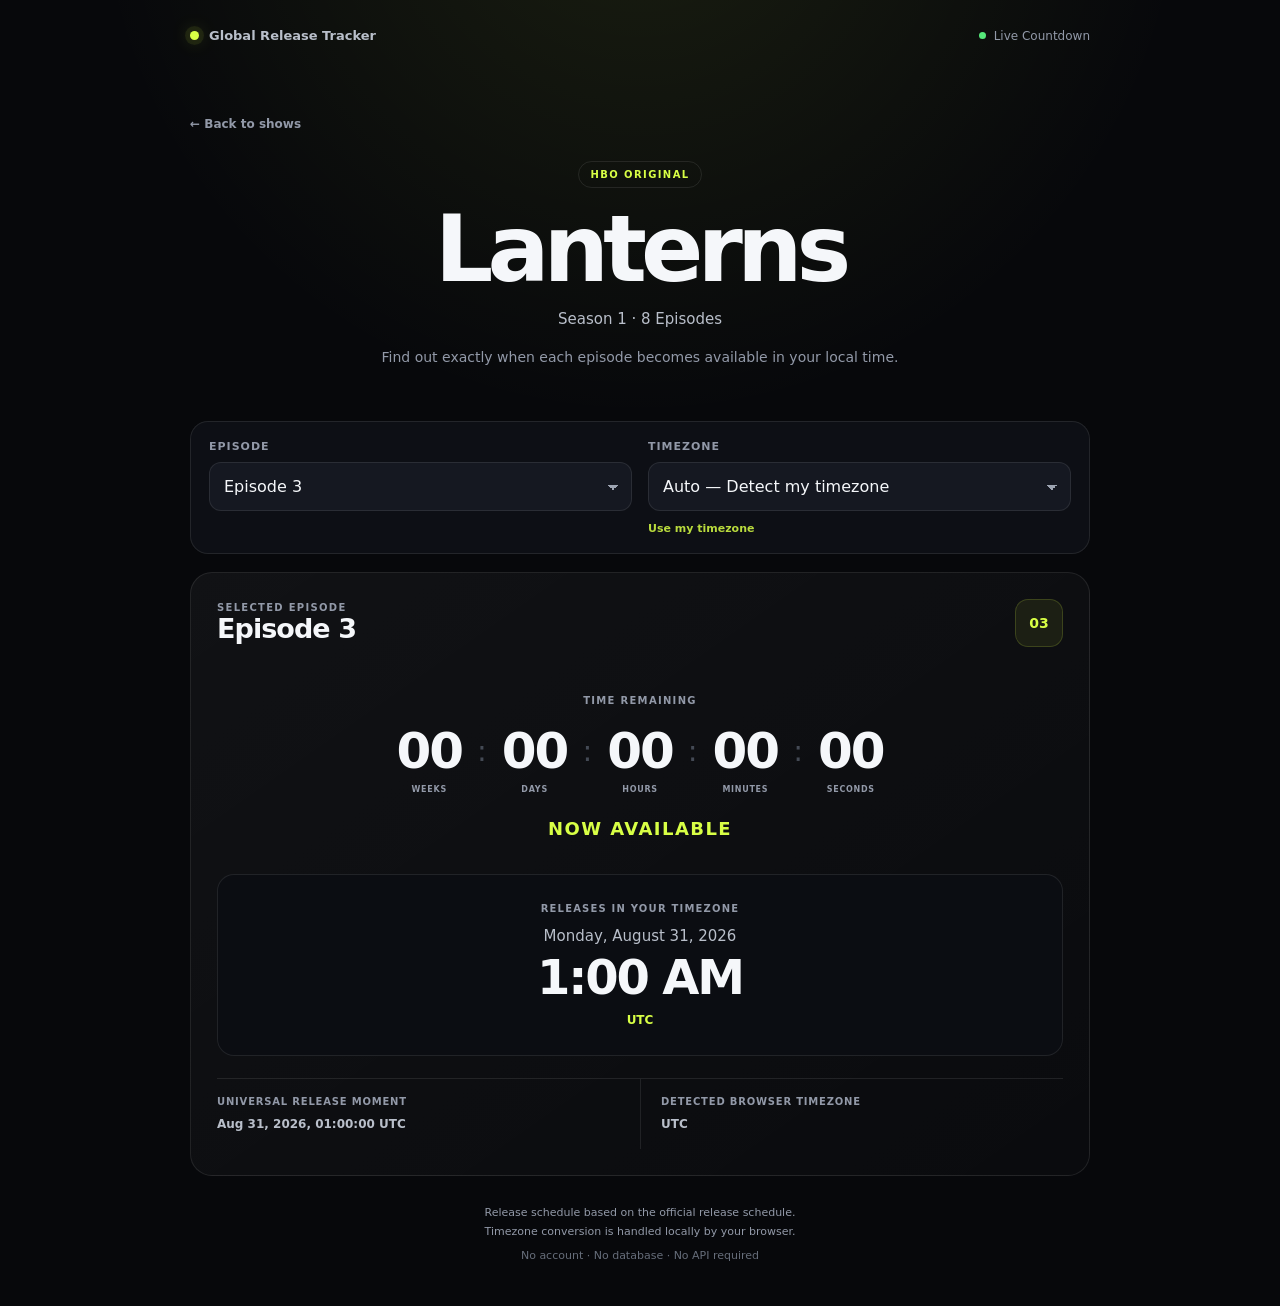
==== lanterns.html @ 6d4e7a6c "Initial release tracker" ====
<!DOCTYPE html>
<html lang="en">
<head>

    <meta charset="UTF-8">

    <meta
        name="viewport"
        content="width=device-width, initial-scale=1.0"
    >

    <meta
        name="description"
        content="Lanterns Season 1 global episode release countdown."
    >

    <title>Lanterns — Global Release Countdown</title>

    <link rel="stylesheet" href="style.css">

</head>

<body>

    <main class="page">

        <!-- ================= HEADER ================= -->

        <header class="header">

            <a
                href="index.html"
                class="brand"
            >

                <span class="brand-dot"></span>

                <span>
                    Global Release Tracker
                </span>

            </a>


            <div class="status">

                <span class="status-dot"></span>

                Live Countdown

            </div>

        </header>


        <!-- ================= BACK ================= -->

        <a
            href="index.html"
            class="back-button"
        >
            ← Back to shows
        </a>


        <!-- ================= HERO ================= -->

        <section class="hero">

            <div class="show-badge">
                HBO ORIGINAL
            </div>

            <h1>
                Lanterns
            </h1>

            <p class="subtitle">
                Season 1 · 8 Episodes
            </p>

            <p class="description">
                Find out exactly when each episode becomes available
                in your local time.
            </p>

        </section>


        <!-- ================= CONTROLS ================= -->

        <section class="controls-card">

            <!-- Episode -->

            <div class="control-group">

                <label for="episodeSelect">
                    Episode
                </label>

                <select id="episodeSelect"></select>

            </div>


            <!-- Timezone -->

            <div class="control-group">

                <label for="timezoneSelect">
                    Timezone
                </label>

                <select id="timezoneSelect">

                    <option value="auto">
                        Auto — Detect my timezone
                    </option>

                    <optgroup label="Popular Timezones">

                        <option value="Asia/Karachi">
                            Pakistan — Karachi
                        </option>

                        <option value="Asia/Dubai">
                            UAE — Dubai
                        </option>

                        <option value="America/New_York">
                            US — New York
                        </option>

                        <option value="America/Los_Angeles">
                            US — Los Angeles
                        </option>

                        <option value="Europe/London">
                            UK — London
                        </option>

                        <option value="Asia/Kolkata">
                            India — Kolkata
                        </option>

                        <option value="America/Sao_Paulo">
                            Brazil — São Paulo
                        </option>

                        <option value="Asia/Tokyo">
                            Japan — Tokyo
                        </option>

                        <option value="Australia/Sydney">
                            Australia — Sydney
                        </option>

                        <option value="Asia/Singapore">
                            Singapore
                        </option>

                    </optgroup>

                </select>

                <button
                    id="resetTimezone"
                    class="reset-timezone"
                    type="button"
                >
                    Use my timezone
                </button>

            </div>

        </section>


        <!-- ================= EPISODE ================= -->

        <section class="episode-section">

            <div class="episode-heading">

                <div>

                    <p class="eyebrow">
                        SELECTED EPISODE
                    </p>

                    <h2 id="episodeTitle">
                        Episode 3
                    </h2>

                    <p
                        id="officialEpisodeTitle"
                        class="official-episode-title"
                    ></p>

                </div>


                <div
                    id="episodeNumber"
                    class="episode-number"
                >
                    03
                </div>

            </div>


            <!-- ================= COUNTDOWN ================= -->

            <div class="countdown-section">

                <p class="countdown-label">
                    TIME REMAINING
                </p>


                <div class="countdown">

                    <div class="countdown-unit">

                        <span id="weeks">
                            00
                        </span>

                        <small>
                            WEEKS
                        </small>

                    </div>


                    <div class="separator">
                        :
                    </div>


                    <div class="countdown-unit">

                        <span id="days">
                            00
                        </span>

                        <small>
                            DAYS
                        </small>

                    </div>


                    <div class="separator">
                        :
                    </div>


                    <div class="countdown-unit">

                        <span id="hours">
                            00
                        </span>

                        <small>
                            HOURS
                        </small>

                    </div>


                    <div class="separator">
                        :
                    </div>


                    <div class="countdown-unit">

                        <span id="minutes">
                            00
                        </span>

                        <small>
                            MINUTES
                        </small>

                    </div>


                    <div class="separator">
                        :
                    </div>


                    <div class="countdown-unit seconds-unit">

                        <span id="seconds">
                            00
                        </span>

                        <small>
                            SECONDS
                        </small>

                    </div>

                </div>


                <div
                    id="availableMessage"
                    class="available-message"
                >
                    NOW AVAILABLE
                </div>

            </div>


            <!-- ================= RELEASE TIME ================= -->

            <div class="release-card">

                <div class="release-label">
                    RELEASES IN YOUR TIMEZONE
                </div>

                <div
                    id="releaseDate"
                    class="release-date"
                >
                    —
                </div>

                <div
                    id="releaseTime"
                    class="release-time"
                >
                    —
                </div>

                <div
                    id="timezoneLabel"
                    class="timezone-label"
                >
                    —
                </div>

            </div>


            <!-- ================= TECHNICAL INFO ================= -->

            <div class="technical-info">

                <div>

                    <span>
                        Universal release moment
                    </span>

                    <strong id="utcRelease">
                        —
                    </strong>

                </div>


                <div>

                    <span>
                        Detected browser timezone
                    </span>

                    <strong id="detectedTimezone">
                        —
                    </strong>

                </div>

            </div>

        </section>


        <!-- ================= FOOTER ================= -->

        <footer>

            <p>
                Release schedule based on the official release schedule.
            </p>

            <p>
                Timezone conversion is handled locally by your browser.
            </p>

            <span>
                No account · No database · No API required
            </span>

        </footer>

    </main>


    <script src="script.js"></script>

</body>
</html>
---- style.css ----
/* =========================================================
   GLOBAL RELEASE TRACKER
   HOME + SHOW PAGE
   ========================================================= */


* {
    margin: 0;
    padding: 0;
    box-sizing: border-box;
}


:root {

    --background: #07080b;

    --surface: #101218;

    --surface-light: #151821;

    --border: rgba(255, 255, 255, 0.09);

    --text: #f5f7fa;

    --muted: #9299a8;

    --muted-light: #b9bfca;

    --accent: #d8ff45;

    --accent-dark: #a9cc27;

}


body {

    min-height: 100vh;

    background:
        radial-gradient(
            circle at 50% -10%,
            rgba(216, 255, 69, 0.09),
            transparent 35%
        ),
        var(--background);

    color: var(--text);

    font-family:
        Inter,
        ui-sans-serif,
        system-ui,
        -apple-system,
        BlinkMacSystemFont,
        "Segoe UI",
        sans-serif;

    -webkit-font-smoothing: antialiased;
}


button,
select {
    font: inherit;
}


a {
    color: inherit;
    text-decoration: none;
}


/* =========================================================
   PAGE
   ========================================================= */

.page {

    width: min(100% - 32px, 900px);

    margin: 0 auto;

    padding: 28px 0 40px;
}


/* =========================================================
   HEADER
   ========================================================= */

.header {

    display: flex;

    align-items: center;

    justify-content: space-between;

    margin-bottom: 70px;
}


.brand {

    display: flex;

    align-items: center;

    gap: 10px;

    color: var(--muted-light);

    font-size: 13px;

    font-weight: 600;
}


.brand-dot {

    width: 9px;

    height: 9px;

    background: var(--accent);

    border-radius: 50%;

    box-shadow:
        0 0 0 5px rgba(216, 255, 69, 0.08),
        0 0 18px rgba(216, 255, 69, 0.4);
}


.status {

    display: flex;

    align-items: center;

    gap: 8px;

    color: var(--muted);

    font-size: 12px;
}


.status-dot {

    width: 7px;

    height: 7px;

    background: #55e879;

    border-radius: 50%;
}


/* =========================================================
   HOME HERO
   ========================================================= */

.home-hero {

    margin-bottom: 70px;
}


.home-hero h1 {

    margin-top: 15px;

    font-size: clamp(48px, 8vw, 76px);

    line-height: 1.02;

    font-weight: 800;

    letter-spacing: -0.06em;
}


.home-description {

    max-width: 510px;

    margin-top: 22px;

    color: var(--muted);

    font-size: 15px;

    line-height: 1.7;
}


/* =========================================================
   EYEBROW
   ========================================================= */

.eyebrow {

    color: var(--muted);

    font-size: 10px;

    font-weight: 800;

    letter-spacing: 0.13em;
}


/* =========================================================
   SHOWS SECTION
   ========================================================= */

.shows-section {

    margin-bottom: 50px;
}


.section-heading {

    display: flex;

    align-items: flex-end;

    justify-content: space-between;

    margin-bottom: 20px;
}


.section-heading h2 {

    margin-top: 7px;

    font-size: 25px;

    font-weight: 750;

    letter-spacing: -0.035em;
}


.show-count {

    color: var(--muted);

    font-size: 10px;

    font-weight: 700;

    letter-spacing: 0.08em;
}


/* =========================================================
   SHOW CARD
   ========================================================= */

.show-card {

    display: block;

    overflow: hidden;

    background: var(--surface);

    border: 1px solid var(--border);

    border-radius: 20px;

    transition:
        transform 0.25s ease,
        border-color 0.25s ease,
        background 0.25s ease;
}


.show-card:hover {

    transform: translateY(-4px);

    border-color:
        rgba(216, 255, 69, 0.25);

    background: #12151c;
}


/* =========================================================
   SHOW CARD IMAGE AREA
   ========================================================= */

.show-card-image {

    position: relative;

    height: 300px;

    overflow: hidden;

    background:
        radial-gradient(
            circle at 75% 30%,
            rgba(216, 255, 69, 0.18),
            transparent 25%
        ),
        radial-gradient(
            circle at 20% 70%,
            rgba(255, 255, 255, 0.07),
            transparent 25%
        ),
        linear-gradient(
            135deg,
            #16191f,
            #08090d
        );
}


/*
    Decorative Lantern-style glow.
*/

.show-card-image::before {

    content: "";

    position: absolute;

    width: 190px;

    height: 190px;

    right: 13%;

    top: 50%;

    transform: translateY(-50%);

    border-radius: 50%;

    border:
        1px solid
        rgba(216, 255, 69, 0.22);

    box-shadow:
        0 0 50px
        rgba(216, 255, 69, 0.08);

    opacity: 0.7;
}


.show-card-image::after {

    content: "";

    position: absolute;

    width: 90px;

    height: 90px;

    right: calc(13% + 50px);

    top: calc(50% - 45px);

    border-radius: 50%;

    background:
        rgba(216, 255, 69, 0.08);

    box-shadow:
        0 0 55px
        rgba(216, 255, 69, 0.15);
}


.show-card-overlay {

    position: absolute;

    inset: 0;

    background:
        linear-gradient(
            90deg,
            rgba(5, 6, 8, 0.85),
            rgba(5, 6, 8, 0.25)
        );
}


.show-card-badge {

    position: absolute;

    top: 20px;

    left: 20px;

    z-index: 2;

    padding: 7px 10px;

    color: var(--accent);

    background:
        rgba(7, 8, 11, 0.7);

    border:
        1px solid
        rgba(216, 255, 69, 0.2);

    border-radius: 999px;

    font-size: 9px;

    font-weight: 800;

    letter-spacing: 0.12em;
}


.show-card-info {

    position: absolute;

    z-index: 2;

    left: 24px;

    bottom: 25px;
}


.show-card-info h3 {

    font-size: 40px;

    font-weight: 800;

    letter-spacing: -0.05em;
}


.show-card-info p {

    margin-top: 5px;

    color: var(--muted-light);

    font-size: 13px;
}


/* =========================================================
   SHOW CARD FOOTER
   ========================================================= */

.show-card-footer {

    display: flex;

    align-items: center;

    justify-content: space-between;

    padding: 17px 20px;

    color: var(--muted-light);

    font-size: 12px;

    font-weight: 600;
}


.arrow {

    display: flex;

    align-items: center;

    justify-content: center;

    width: 32px;

    height: 32px;

    color: var(--accent);

    background:
        rgba(216, 255, 69, 0.07);

    border:
        1px solid
        rgba(216, 255, 69, 0.12);

    border-radius: 50%;

    font-size: 16px;

    transition:
        transform 0.2s ease;
}


.show-card:hover .arrow {

    transform: translateX(4px);
}


/* =========================================================
   BACK BUTTON
   ========================================================= */

.back-button {

    display: inline-flex;

    align-items: center;

    margin-bottom: 30px;

    color: var(--muted);

    font-size: 12px;

    font-weight: 600;

    transition:
        color 0.2s ease;
}


.back-button:hover {

    color: var(--accent);
}


/* =========================================================
   SHOW HERO
   ========================================================= */

.hero {

    text-align: center;

    margin-bottom: 52px;
}


.show-badge {

    display: inline-flex;

    padding: 7px 11px;

    border: 1px solid var(--border);

    border-radius: 999px;

    color: var(--accent);

    font-size: 10px;

    font-weight: 800;

    letter-spacing: 0.14em;
}


.hero h1 {

    margin-top: 18px;

    font-size: clamp(52px, 10vw, 92px);

    line-height: 0.95;

    font-weight: 800;

    letter-spacing: -0.065em;
}


.subtitle {

    margin-top: 17px;

    color: var(--muted-light);

    font-size: 15px;

    font-weight: 500;
}


.description {

    max-width: 520px;

    margin: 18px auto 0;

    color: var(--muted);

    font-size: 14px;

    line-height: 1.65;
}


/* =========================================================
   CONTROLS
   ========================================================= */

.controls-card {

    display: grid;

    grid-template-columns: 1fr 1fr;

    gap: 16px;

    padding: 18px;

    background:
        rgba(16, 18, 24, 0.8);

    border: 1px solid var(--border);

    border-radius: 18px;

    backdrop-filter: blur(16px);

    margin-bottom: 18px;
}


.control-group {

    display: flex;

    flex-direction: column;

    gap: 9px;
}


.control-group label {

    color: var(--muted);

    font-size: 11px;

    font-weight: 700;

    text-transform: uppercase;

    letter-spacing: 0.09em;
}


select {

    width: 100%;

    appearance: none;

    padding: 14px 42px 14px 14px;

    color: var(--text);

    background-color: var(--surface-light);

    border: 1px solid var(--border);

    border-radius: 12px;

    outline: none;

    cursor: pointer;

    background-image:
        linear-gradient(
            45deg,
            transparent 50%,
            #9da4b2 50%
        ),
        linear-gradient(
            135deg,
            #9da4b2 50%,
            transparent 50%
        );

    background-position:
        calc(100% - 18px) 52%,
        calc(100% - 13px) 52%;

    background-size:
        5px 5px,
        5px 5px;

    background-repeat: no-repeat;
}


select:hover {

    border-color:
        rgba(216, 255, 69, 0.25);
}


select:focus {

    border-color:
        rgba(216, 255, 69, 0.55);
}


select option,
select optgroup {

    background: #111318;

    color: white;
}


.reset-timezone {

    width: fit-content;

    margin-top: 2px;

    padding: 0;

    color: var(--accent);

    background: transparent;

    border: 0;

    font-size: 11px;

    font-weight: 600;

    cursor: pointer;

    opacity: 0.85;
}


.reset-timezone:hover {

    opacity: 1;

    text-decoration: underline;
}


/* =========================================================
   EPISODE SECTION
   ========================================================= */

.episode-section {

    padding: 26px;

    background:
        linear-gradient(
            145deg,
            rgba(255, 255, 255, 0.045),
            rgba(255, 255, 255, 0.015)
        );

    border: 1px solid var(--border);

    border-radius: 22px;

    overflow: hidden;
}


.episode-heading {

    display: flex;

    align-items: center;

    justify-content: space-between;

    margin-bottom: 18px;
}


.episode-heading h2 {

    font-size: 27px;

    font-weight: 750;

    letter-spacing: -0.035em;
}


.official-episode-title {

    display: none;

    margin-top: 7px;

    color: var(--muted-light);

    font-size: 14px;

    font-weight: 500;
}


.official-episode-title.visible {

    display: block;
}


.episode-number {

    display: flex;

    align-items: center;

    justify-content: center;

    width: 48px;

    height: 48px;

    color: var(--accent);

    background:
        rgba(216, 255, 69, 0.07);

    border:
        1px solid
        rgba(216, 255, 69, 0.17);

    border-radius: 13px;

    font-size: 14px;

    font-weight: 800;
}


/* =========================================================
   COUNTDOWN
   ========================================================= */

.countdown-section {

    padding: 30px 0 35px;

    text-align: center;
}


.countdown-label {

    margin-bottom: 20px;

    color: var(--muted);

    font-size: 10px;

    font-weight: 800;

    letter-spacing: 0.13em;
}


.countdown {

    display: flex;

    align-items: center;

    justify-content: center;

    gap: clamp(7px, 2vw, 15px);
}


.countdown-unit {

    min-width: 62px;
}


.countdown-unit span {

    display: block;

    font-variant-numeric: tabular-nums;

    font-size: clamp(30px, 5vw, 50px);

    line-height: 1;

    font-weight: 750;

    letter-spacing: -0.04em;
}


.countdown-unit small {

    display: block;

    margin-top: 9px;

    color: var(--muted);

    font-size: 8px;

    font-weight: 800;

    letter-spacing: 0.09em;
}


.separator {

    color: #444a55;

    font-size: 29px;

    font-weight: 300;

    margin-bottom: 18px;
}


.available-message {

    display: none;

    margin-top: 24px;

    color: var(--accent);

    font-size: 18px;

    font-weight: 800;

    letter-spacing: 0.08em;
}


.available-message.visible {

    display: block;
}


/* =========================================================
   RELEASE CARD
   ========================================================= */

.release-card {

    padding: 28px;

    text-align: center;

    background: #0b0d12;

    border: 1px solid var(--border);

    border-radius: 17px;
}


.release-label {

    color: var(--muted);

    font-size: 10px;

    font-weight: 800;

    letter-spacing: 0.12em;
}


.release-date {

    margin-top: 13px;

    color: var(--muted-light);

    font-size: 15px;

    font-weight: 500;
}


.release-time {

    margin-top: 4px;

    font-size: clamp(31px, 6vw, 48px);

    font-weight: 800;

    letter-spacing: -0.045em;
}


.timezone-label {

    margin-top: 8px;

    color: var(--accent);

    font-size: 12px;

    font-weight: 650;
}


/* =========================================================
   TECHNICAL INFORMATION
   ========================================================= */

.technical-info {

    display: grid;

    grid-template-columns: 1fr 1fr;

    margin-top: 22px;

    border-top: 1px solid var(--border);
}


.technical-info > div {

    padding: 17px 0;
}


.technical-info > div + div {

    padding-left: 20px;

    border-left: 1px solid var(--border);
}


.technical-info span {

    display: block;

    margin-bottom: 6px;

    color: var(--muted);

    font-size: 10px;

    font-weight: 700;

    text-transform: uppercase;

    letter-spacing: 0.08em;
}


.technical-info strong {

    color: var(--muted-light);

    font-size: 12px;

    font-weight: 600;

    word-break: break-word;
}


/* =========================================================
   FOOTER
   ========================================================= */

footer {

    padding: 28px 0 0;

    text-align: center;

    color: var(--muted);

    font-size: 11px;

    line-height: 1.7;
}


footer span {

    display: block;

    margin-top: 5px;

    color: #666d7a;
}


/* =========================================================
   MOBILE
   ========================================================= */

@media (max-width: 650px) {

    .page {

        width: min(100% - 22px, 900px);

        padding-top: 18px;
    }


    .header {

        margin-bottom: 55px;
    }


    .status {

        display: none;
    }


    .home-hero h1 {

        font-size: 50px;
    }


    .hero h1 {

        font-size: 56px;
    }


    .controls-card {

        grid-template-columns: 1fr;

        padding: 14px;
    }


    .episode-section {

        padding: 18px;
    }


    .show-card-image {

        height: 250px;
    }


    .show-card-info h3 {

        font-size: 34px;
    }


    .countdown {

        gap: 5px;
    }


    .countdown-unit {

        min-width: 48px;
    }


    .countdown-unit span {

        font-size: 25px;
    }


    .countdown-unit small {

        font-size: 7px;
    }


    .separator {

        font-size: 20px;
    }


    .release-card {

        padding: 23px 14px;
    }


    .technical-info {

        grid-template-columns: 1fr;
    }


    .technical-info > div + div {

        padding-left: 0;

        border-left: 0;

        border-top: 1px solid var(--border);
    }

}


@media (max-width: 390px) {

    .countdown-unit {

        min-width: 42px;
    }


    .countdown-unit span {

        font-size: 22px;
    }


    .separator {

        font-size: 17px;
    }

}
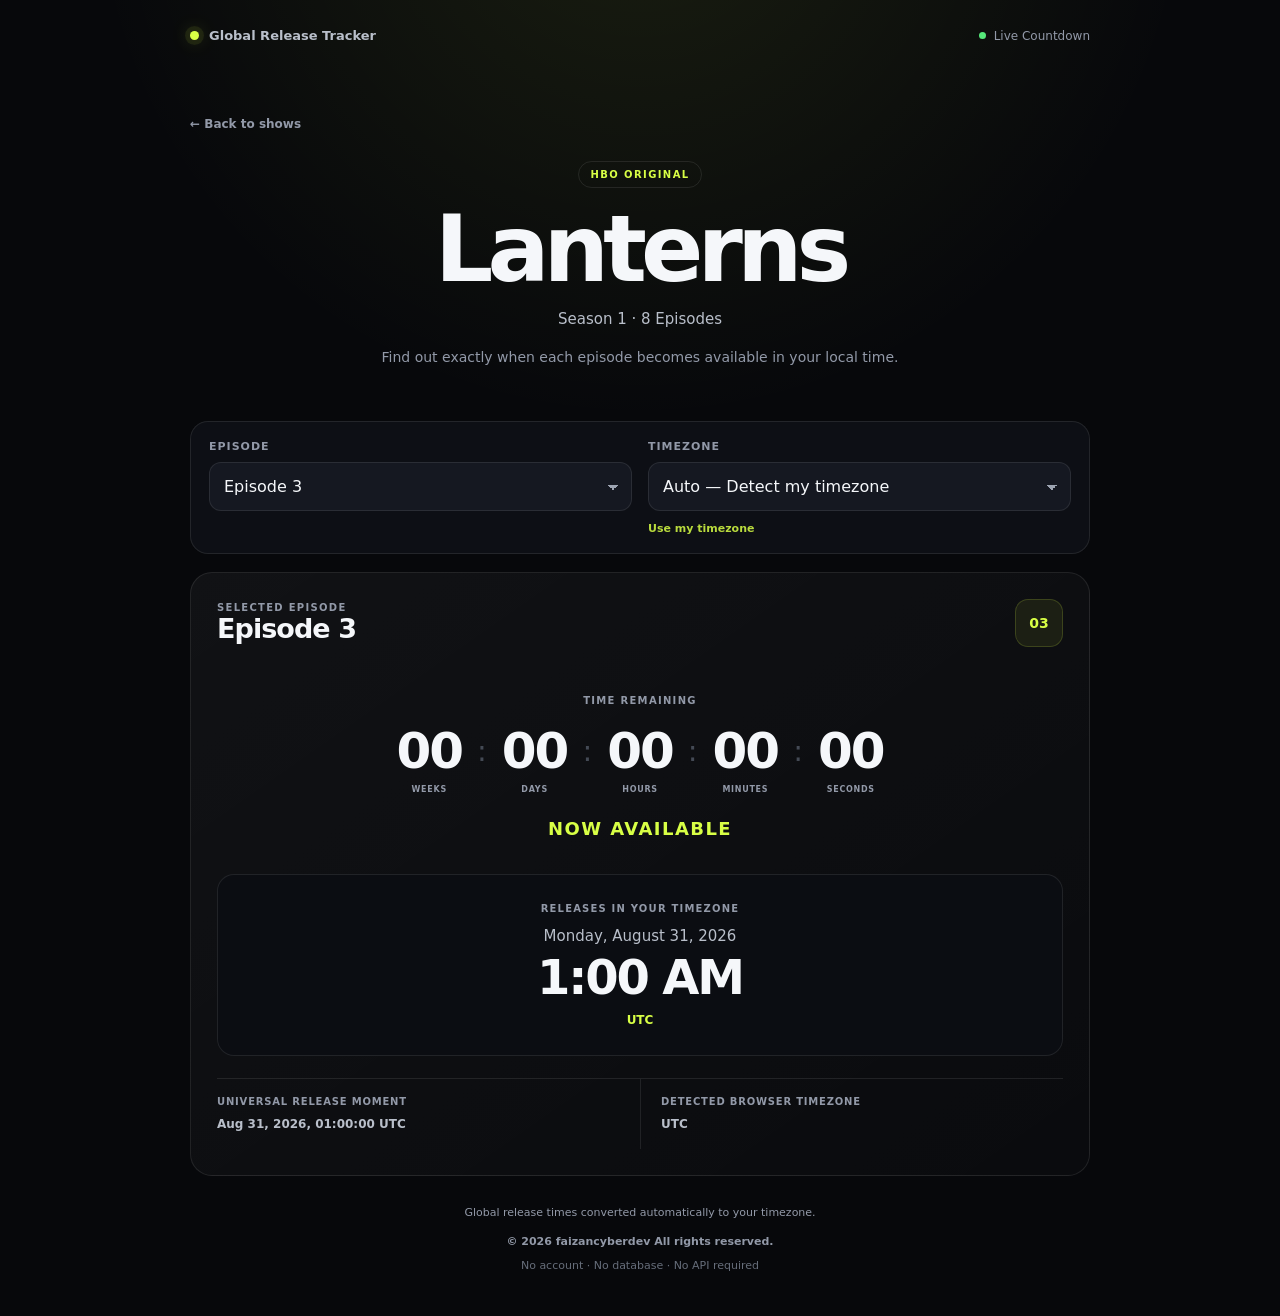
==== commit 703c3303: "add copyright notice" ====
--- a/lanterns.html
+++ b/lanterns.html
@@ -387,21 +387,23 @@
 
         <!-- ================= FOOTER ================= -->
 
-        <footer>
-
-            <p>
-                Release schedule based on the official release schedule.
-            </p>
-
-            <p>
-                Timezone conversion is handled locally by your browser.
-            </p>
-
-            <span>
-                No account · No database · No API required
-            </span>
-
-        </footer>
+<footer>
+
+    <p>
+        Global release times converted automatically
+        to your timezone.
+    </p>
+
+    <p class="copyright">
+        © 2026 faizancyberdev
+         All rights reserved.
+    </p>
+
+    <span>
+        No account · No database · No API required
+    </span>
+
+</footer>
 
     </main>
 
--- a/style.css
+++ b/style.css
@@ -1267,4 +1267,10 @@
         font-size: 17px;
     }
 
+}
+
+.copyright {
+    margin-top: 10px;
+    color: #9299a8;
+    font-weight: 600;
 }
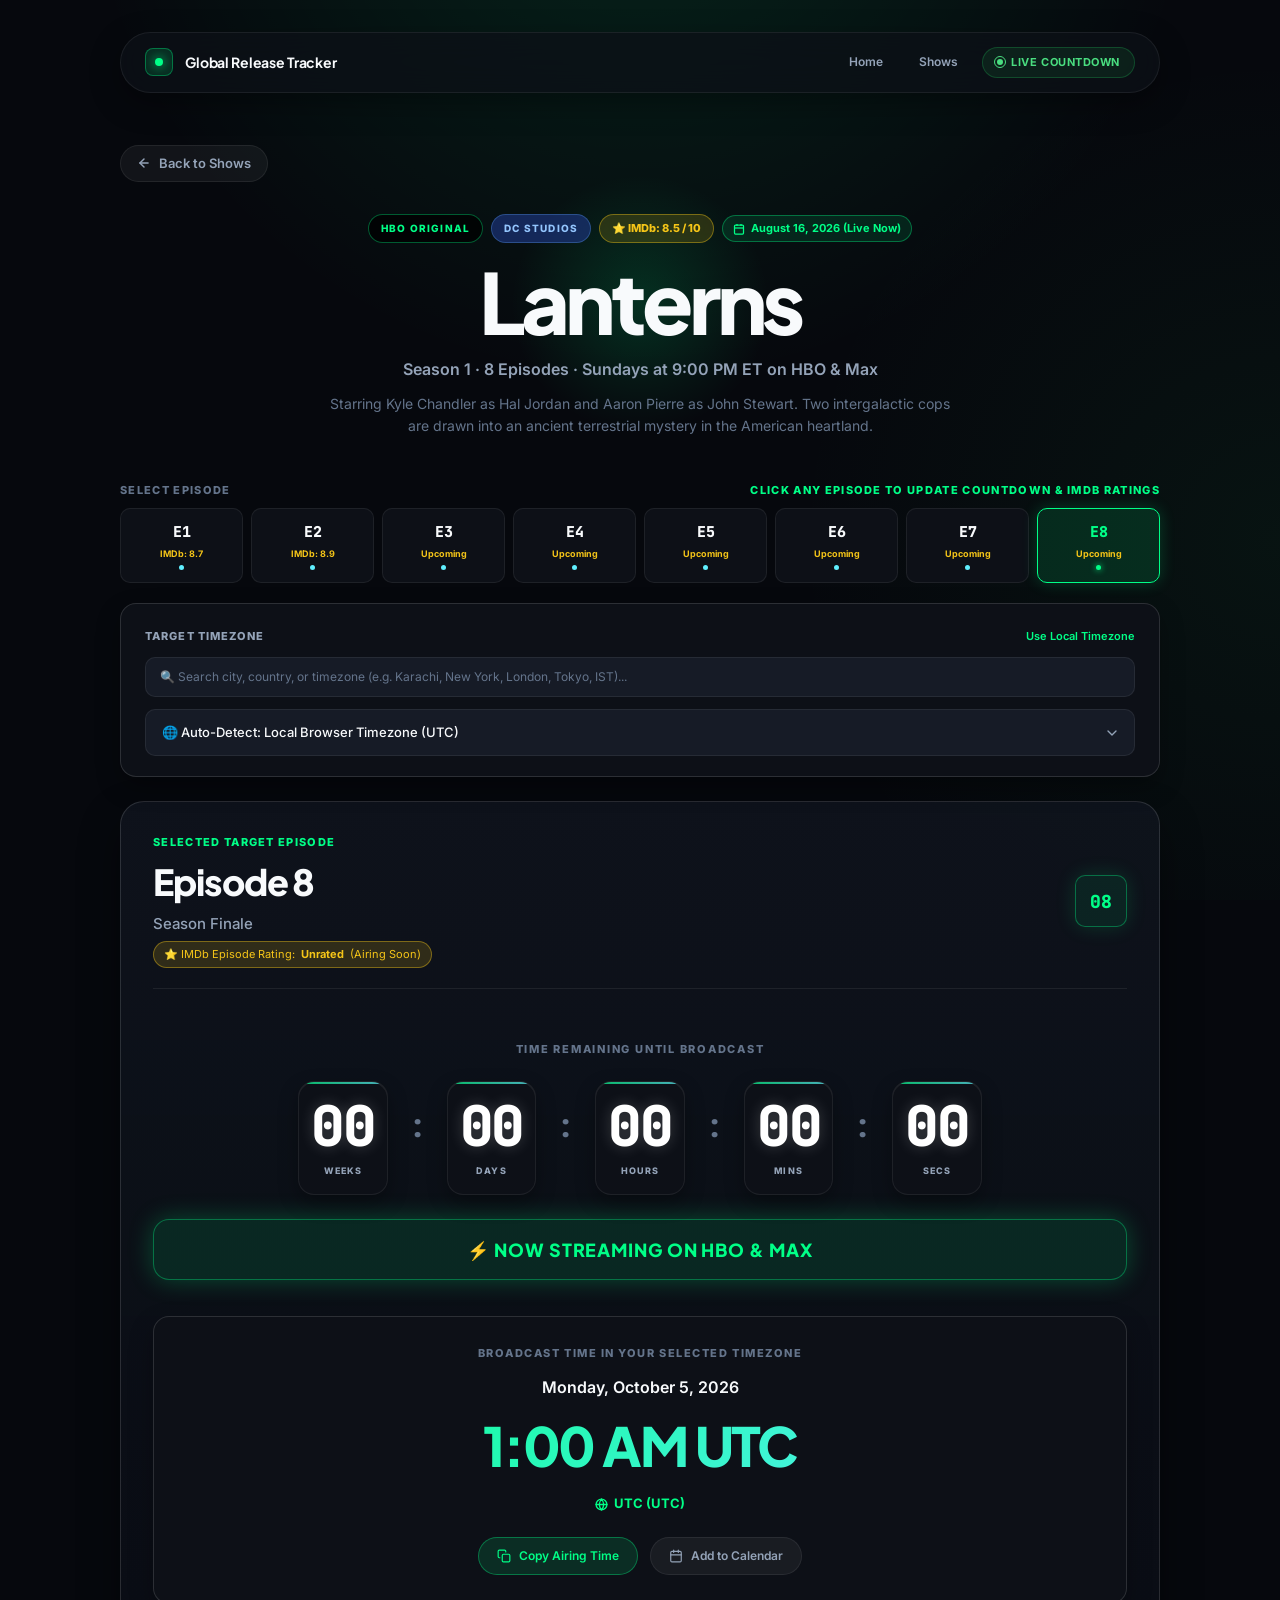
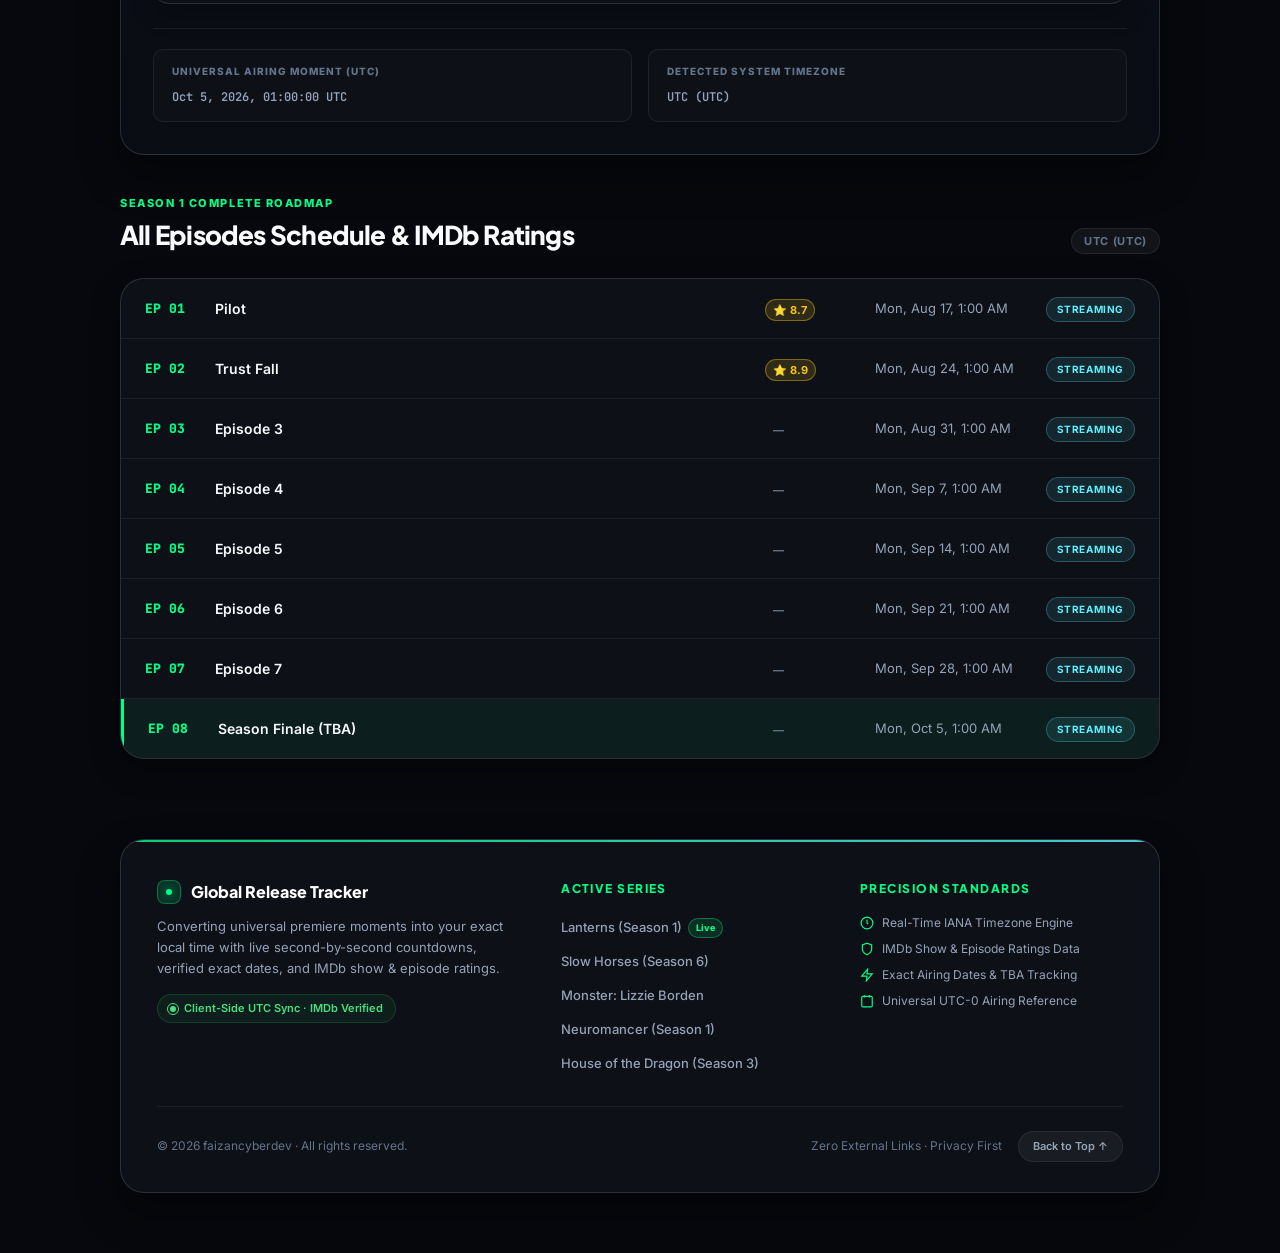
==== commit 18decf41: "update ui and made some changes" ====
--- a/lanterns.html
+++ b/lanterns.html
@@ -1,414 +1,263 @@
 <!DOCTYPE html>
 <html lang="en">
 <head>
-
     <meta charset="UTF-8">
-
-    <meta
-        name="viewport"
-        content="width=device-width, initial-scale=1.0"
-    >
-
-    <meta
-        name="description"
-        content="Lanterns Season 1 global episode release countdown."
-    >
-
-    <title>Lanterns — Global Release Countdown</title>
-
+    <meta name="viewport" content="width=device-width, initial-scale=1.0">
+    <meta name="description" content="Lanterns Season 1 global episode release countdown and air dates converted into your local timezone with verified IMDb show and episode ratings.">
+    <title>Lanterns — Global Episode Release Tracker & Countdown</title>
     <link rel="stylesheet" href="style.css">
-
 </head>
-
 <body>
 
     <main class="page">
 
-        <!-- ================= HEADER ================= -->
-
+        <!-- ================= NAVBAR / HEADER (MULTI-SHOW HUB) ================= -->
         <header class="header">
-
-            <a
-                href="index.html"
-                class="brand"
-            >
-
-                <span class="brand-dot"></span>
-
-                <span>
-                    Global Release Tracker
-                </span>
-
+            <a href="index.html" class="brand" aria-label="Global Release Tracker Home">
+                <div class="brand-icon-wrapper">
+                    <span class="brand-dot"></span>
+                </div>
+                <span>Global Release Tracker</span>
             </a>
 
-
-            <div class="status">
-
-                <span class="status-dot"></span>
-
-                Live Countdown
-
-            </div>
-
+            <div class="header-meta">
+                <a href="index.html" class="nav-link">Home</a>
+                <a href="index.html#shows" class="nav-link">Shows</a>
+                <div class="status-badge">
+                    <span class="status-beacon"></span>
+                    Live Countdown
+                </div>
+            </div>
         </header>
 
-
-        <!-- ================= BACK ================= -->
-
-        <a
-            href="index.html"
-            class="back-button"
-        >
-            ← Back to shows
+        <!-- ================= BACK BUTTON ================= -->
+        <a href="index.html" class="back-button" id="backToHub">
+            <svg width="14" height="14" viewBox="0 0 24 24" fill="none" stroke="currentColor" stroke-width="2.5" stroke-linecap="round" stroke-linejoin="round"><line x1="19" y1="12" x2="5" y2="12"></line><polyline points="12 19 5 12 12 5"></polyline></svg>
+            Back to Shows
         </a>
 
-
-        <!-- ================= HERO ================= -->
-
-        <section class="hero">
-
-            <div class="show-badge">
-                HBO ORIGINAL
-            </div>
-
-            <h1>
-                Lanterns
-            </h1>
-
-            <p class="subtitle">
-                Season 1 · 8 Episodes
+        <!-- ================= SHOW HERO ================= -->
+        <section class="show-hero">
+            <div class="hero-glow-ring"></div>
+
+            <div class="show-eyebrow-group">
+                <span class="badge-pill hbo">HBO Original</span>
+                <span class="badge-pill dc">DC Studios</span>
+                <div class="imdb-rating-badge" title="IMDb Series Rating (12k votes)">
+                    ⭐ IMDb: 8.5 / 10
+                </div>
+                <div class="card-exact-date-chip">
+                    <svg width="12" height="12" viewBox="0 0 24 24" fill="none" stroke="currentColor" stroke-width="2.5"><rect x="3" y="4" width="18" height="18" rx="2" ry="2"></rect><line x1="16" y1="2" x2="16" y2="6"></line><line x1="8" y1="2" x2="8" y2="6"></line><line x1="3" y1="10" x2="21" y2="10"></line></svg>
+                    <span>August 16, 2026 (Live Now)</span>
+                </div>
+            </div>
+
+            <h1>Lanterns</h1>
+            <p class="subtitle">Season 1 · 8 Episodes · Sundays at 9:00 PM ET on HBO & Max</p>
+            <p class="description">
+                Starring Kyle Chandler as Hal Jordan and Aaron Pierre as John Stewart. Two intergalactic cops are drawn into an ancient terrestrial mystery in the American heartland.
             </p>
-
-            <p class="description">
-                Find out exactly when each episode becomes available
-                in your local time.
-            </p>
-
-        </section>
-
-
-        <!-- ================= CONTROLS ================= -->
-
+        </section>
+
+        <!-- ================= UNIFIED EPISODE SELECTOR STRIP ================= -->
+        <section class="episode-pills-container">
+            <div class="episode-pills-label">
+                <span>Select Episode</span>
+                <span style="font-size: 11px; color: var(--accent-emerald);">Click any episode to update countdown & IMDb ratings</span>
+            </div>
+            <div class="episode-pills-grid" id="episodePillsGrid">
+                <!-- Injected dynamically via script.js -->
+            </div>
+        </section>
+
+        <!-- ================= UNIFIED TIMEZONE CONTROL ================= -->
         <section class="controls-card">
-
-            <!-- Episode -->
-
             <div class="control-group">
-
-                <label for="episodeSelect">
-                    Episode
+                <label for="timezoneSelect">
+                    <span>Target Timezone</span>
+                    <button id="resetTimezone" class="reset-timezone" type="button">Use Local Timezone</button>
                 </label>
-
-                <select id="episodeSelect"></select>
-
-            </div>
-
-
-            <!-- Timezone -->
-
-            <div class="control-group">
-
-                <label for="timezoneSelect">
-                    Timezone
-                </label>
-
-                <select id="timezoneSelect">
-
-                    <option value="auto">
-                        Auto — Detect my timezone
-                    </option>
-
-                    <optgroup label="Popular Timezones">
-
-                        <option value="Asia/Karachi">
-                            Pakistan — Karachi
-                        </option>
-
-                        <option value="Asia/Dubai">
-                            UAE — Dubai
-                        </option>
-
-                        <option value="America/New_York">
-                            US — New York
-                        </option>
-
-                        <option value="America/Los_Angeles">
-                            US — Los Angeles
-                        </option>
-
-                        <option value="Europe/London">
-                            UK — London
-                        </option>
-
-                        <option value="Asia/Kolkata">
-                            India — Kolkata
-                        </option>
-
-                        <option value="America/Sao_Paulo">
-                            Brazil — São Paulo
-                        </option>
-
-                        <option value="Asia/Tokyo">
-                            Japan — Tokyo
-                        </option>
-
-                        <option value="Australia/Sydney">
-                            Australia — Sydney
-                        </option>
-
-                        <option value="Asia/Singapore">
-                            Singapore
-                        </option>
-
-                    </optgroup>
-
-                </select>
-
-                <button
-                    id="resetTimezone"
-                    class="reset-timezone"
-                    type="button"
-                >
-                    Use my timezone
-                </button>
-
-            </div>
-
-        </section>
-
-
-        <!-- ================= EPISODE ================= -->
-
+                <div class="tz-search-wrapper">
+                    <input type="text" id="timezoneSearch" class="tz-search-input" placeholder="🔍 Search city, country, or timezone (e.g. Karachi, New York, London, Tokyo, IST)..." aria-label="Search timezone">
+                </div>
+                <div class="select-wrapper">
+                    <select id="timezoneSelect"></select>
+                </div>
+            </div>
+        </section>
+
+        <!-- ================= EPISODE & COUNTDOWN CARD ================= -->
         <section class="episode-section">
-
-            <div class="episode-heading">
-
+            <div class="episode-header-row">
                 <div>
-
-                    <p class="eyebrow">
-                        SELECTED EPISODE
-                    </p>
-
-                    <h2 id="episodeTitle">
-                        Episode 3
-                    </h2>
-
-                    <p
-                        id="officialEpisodeTitle"
-                        class="official-episode-title"
-                    ></p>
-
-                </div>
-
-
-                <div
-                    id="episodeNumber"
-                    class="episode-number"
-                >
-                    03
-                </div>
-
-            </div>
-
-
-            <!-- ================= COUNTDOWN ================= -->
-
-            <div class="countdown-section">
-
-                <p class="countdown-label">
-                    TIME REMAINING
-                </p>
-
-
-                <div class="countdown">
-
-                    <div class="countdown-unit">
-
-                        <span id="weeks">
-                            00
-                        </span>
-
-                        <small>
-                            WEEKS
-                        </small>
-
-                    </div>
-
-
-                    <div class="separator">
-                        :
-                    </div>
-
-
-                    <div class="countdown-unit">
-
-                        <span id="days">
-                            00
-                        </span>
-
-                        <small>
-                            DAYS
-                        </small>
-
-                    </div>
-
-
-                    <div class="separator">
-                        :
-                    </div>
-
-
-                    <div class="countdown-unit">
-
-                        <span id="hours">
-                            00
-                        </span>
-
-                        <small>
-                            HOURS
-                        </small>
-
-                    </div>
-
-
-                    <div class="separator">
-                        :
-                    </div>
-
-
-                    <div class="countdown-unit">
-
-                        <span id="minutes">
-                            00
-                        </span>
-
-                        <small>
-                            MINUTES
-                        </small>
-
-                    </div>
-
-
-                    <div class="separator">
-                        :
-                    </div>
-
-
-                    <div class="countdown-unit seconds-unit">
-
-                        <span id="seconds">
-                            00
-                        </span>
-
-                        <small>
-                            SECONDS
-                        </small>
-
-                    </div>
-
-                </div>
-
-
-                <div
-                    id="availableMessage"
-                    class="available-message"
-                >
-                    NOW AVAILABLE
-                </div>
-
-            </div>
-
-
-            <!-- ================= RELEASE TIME ================= -->
-
-            <div class="release-card">
-
-                <div class="release-label">
-                    RELEASES IN YOUR TIMEZONE
-                </div>
-
-                <div
-                    id="releaseDate"
-                    class="release-date"
-                >
-                    —
-                </div>
-
-                <div
-                    id="releaseTime"
-                    class="release-time"
-                >
-                    —
-                </div>
-
-                <div
-                    id="timezoneLabel"
-                    class="timezone-label"
-                >
-                    —
-                </div>
-
-            </div>
-
-
-            <!-- ================= TECHNICAL INFO ================= -->
-
-            <div class="technical-info">
-
+                    <p class="episode-meta-eyebrow">Selected Target Episode</p>
+                    <h2 id="episodeTitle" class="episode-title-display">Episode 3</h2>
+                    <p id="officialEpisodeTitle" class="official-episode-title"></p>
+                    <div id="episodeRatingBadge" class="episode-rating-pill" style="margin-top: 6px;"></div>
+                </div>
+                <div id="episodeNumber" class="episode-badge-box">03</div>
+            </div>
+
+            <!-- LIVE COUNTDOWN DISPLAY -->
+            <div class="countdown-container">
+                <p class="countdown-eyebrow">Time Remaining Until Broadcast</p>
+                <div class="countdown-digits-row">
+                    <div class="countdown-block">
+                        <span id="weeks">00</span>
+                        <small>Weeks</small>
+                    </div>
+                    <div class="countdown-colon">:</div>
+                    <div class="countdown-block">
+                        <span id="days">00</span>
+                        <small>Days</small>
+                    </div>
+                    <div class="countdown-colon">:</div>
+                    <div class="countdown-block">
+                        <span id="hours">00</span>
+                        <small>Hours</small>
+                    </div>
+                    <div class="countdown-colon">:</div>
+                    <div class="countdown-block">
+                        <span id="minutes">00</span>
+                        <small>Mins</small>
+                    </div>
+                    <div class="countdown-colon">:</div>
+                    <div class="countdown-block">
+                        <span id="seconds">00</span>
+                        <small>Secs</small>
+                    </div>
+                </div>
+
+                <div id="availableMessage" class="available-banner">
+                    ⚡ NOW STREAMING ON HBO & MAX
+                </div>
+            </div>
+
+            <!-- LOCAL RELEASE TIMECARD -->
+            <div class="release-timecard">
+                <div class="release-label">Broadcast Time In Your Selected Timezone</div>
+                <div id="releaseDate" class="release-date">—</div>
+                <div id="releaseTime" class="release-time">—</div>
+                <div id="timezoneLabel" class="timezone-indicator">—</div>
+
+                <!-- Action Buttons -->
+                <div class="timecard-actions">
+                    <button type="button" class="action-button primary" id="copyTimeBtn">
+                        <svg width="14" height="14" viewBox="0 0 24 24" fill="none" stroke="currentColor" stroke-width="2" stroke-linecap="round" stroke-linejoin="round"><rect x="9" y="9" width="13" height="13" rx="2" ry="2"></rect><path d="M5 15H4a2 2 0 0 1-2-2V4a2 2 0 0 1 2-2h9a2 2 0 0 1 2 2v1"></path></svg>
+                        Copy Airing Time
+                    </button>
+                    <a href="#" target="_blank" rel="noopener noreferrer" class="action-button" id="calendarLink">
+                        <svg width="14" height="14" viewBox="0 0 24 24" fill="none" stroke="currentColor" stroke-width="2" stroke-linecap="round" stroke-linejoin="round"><rect x="3" y="4" width="18" height="18" rx="2" ry="2"></rect><line x1="16" y1="2" x2="16" y2="6"></line><line x1="8" y1="2" x2="8" y2="6"></line><line x1="3" y1="10" x2="21" y2="10"></line></svg>
+                        Add to Calendar
+                    </a>
+                </div>
+            </div>
+
+            <!-- TECHNICAL SPECIFICATIONS -->
+            <div class="technical-grid">
+                <div class="tech-spec-item">
+                    <span>Universal Airing Moment (UTC)</span>
+                    <strong id="utcRelease">—</strong>
+                </div>
+                <div class="tech-spec-item">
+                    <span>Detected System Timezone</span>
+                    <strong id="detectedTimezone">—</strong>
+                </div>
+            </div>
+        </section>
+
+        <!-- ================= FULL SEASON SCHEDULE WITH IMDB RATINGS ================= -->
+        <section class="schedule-section">
+            <div class="section-header">
                 <div>
-
-                    <span>
-                        Universal release moment
-                    </span>
-
-                    <strong id="utcRelease">
-                        —
-                    </strong>
-
-                </div>
-
-
-                <div>
-
-                    <span>
-                        Detected browser timezone
-                    </span>
-
-                    <strong id="detectedTimezone">
-                        —
-                    </strong>
-
-                </div>
-
-            </div>
-
-        </section>
-
-
-        <!-- ================= FOOTER ================= -->
-
-<footer>
-
-    <p>
-        Global release times converted automatically
-        to your timezone.
-    </p>
-
-    <p class="copyright">
-        © 2026 faizancyberdev
-         All rights reserved.
-    </p>
-
-    <span>
-        No account · No database · No API required
-    </span>
-
-</footer>
+                    <p class="section-eyebrow">Season 1 Complete Roadmap</p>
+                    <h2 class="section-title">All Episodes Schedule & IMDb Ratings</h2>
+                </div>
+                <span class="section-badge" id="scheduleTimezoneBadge">Local Time</span>
+            </div>
+
+            <div class="schedule-table-card" id="scheduleTable">
+                <!-- Rendered dynamically by script.js -->
+            </div>
+        </section>
+
+        <!-- ================= UNIFIED SITE-WIDE FOOTER ================= -->
+        <footer class="site-footer">
+            <div class="footer-inner">
+                <div class="footer-grid">
+                    <!-- Col 1: Brand & Status -->
+                    <div class="footer-col">
+                        <div class="footer-brand-title">
+                            <div class="brand-icon-wrapper" style="width: 24px; height: 24px;">
+                                <span class="brand-dot" style="width: 6px; height: 6px;"></span>
+                            </div>
+                            <span>Global Release Tracker</span>
+                        </div>
+                        <p class="footer-desc">
+                            Converting universal premiere moments into your exact local time with live second-by-second countdowns, verified exact dates, and IMDb show & episode ratings.
+                        </p>
+                        <div class="footer-status-indicator">
+                            <span class="status-beacon"></span>
+                            Client-Side UTC Sync · IMDb Verified
+                        </div>
+                    </div>
+
+                    <!-- Col 2: Trackers -->
+                    <div class="footer-col">
+                        <h4 class="footer-heading">Active Series</h4>
+                        <ul class="footer-links">
+                            <li><a href="lanterns.html">Lanterns (Season 1) <span class="link-badge">Live</span></a></li>
+                            <li><a href="index.html#shows">Slow Horses (Season 6)</a></li>
+                            <li><a href="index.html#shows">Monster: Lizzie Borden</a></li>
+                            <li><a href="index.html#shows">Neuromancer (Season 1)</a></li>
+                            <li><a href="index.html#shows">House of the Dragon (Season 3)</a></li>
+                        </ul>
+                    </div>
+
+                    <!-- Col 3: Technology & Precision -->
+                    <div class="footer-col">
+                        <h4 class="footer-heading">Precision Standards</h4>
+                        <ul class="footer-tech-list">
+                            <li class="footer-tech-item">
+                                <svg width="14" height="14" viewBox="0 0 24 24" fill="none" stroke="currentColor" stroke-width="2"><circle cx="12" cy="12" r="10"></circle><polyline points="12 6 12 12 14 14"></polyline></svg>
+                                <span>Real-Time IANA Timezone Engine</span>
+                            </li>
+                            <li class="footer-tech-item">
+                                <svg width="14" height="14" viewBox="0 0 24 24" fill="none" stroke="currentColor" stroke-width="2"><path d="M12 22s8-4 8-10V5l-8-3-8 3v7c0 6 8 10 8 10z"></path></svg>
+                                <span>IMDb Show & Episode Ratings Data</span>
+                            </li>
+                            <li class="footer-tech-item">
+                                <svg width="14" height="14" viewBox="0 0 24 24" fill="none" stroke="currentColor" stroke-width="2"><polygon points="13 2 3 14 12 14 11 22 21 10 12 10 13 2"></polygon></svg>
+                                <span>Exact Airing Dates & TBA Tracking</span>
+                            </li>
+                            <li class="footer-tech-item">
+                                <svg width="14" height="14" viewBox="0 0 24 24" fill="none" stroke="currentColor" stroke-width="2"><rect x="3" y="4" width="18" height="18" rx="2" ry="2"></rect><line x1="16" y1="2" x2="16" y2="6"></line><line x1="8" y1="2" x2="8" y2="6"></line></svg>
+                                <span>Universal UTC-0 Airing Reference</span>
+                            </li>
+                        </ul>
+                    </div>
+                </div>
+
+                <!-- Footer Bottom -->
+                <div class="footer-bottom">
+                    <div class="footer-bottom-left">
+                        <span>© 2026 faizancyberdev · All rights reserved.</span>
+                    </div>
+                    <div class="footer-bottom-right">
+                        <span>Zero External Links · Privacy First</span>
+                        <a href="#" class="back-to-top-btn" onclick="window.scrollTo({top: 0, behavior: 'smooth'}); return false;">
+                            Back to Top ↑
+                        </a>
+                    </div>
+                </div>
+            </div>
+        </footer>
+
+        <!-- Toast Notification -->
+        <div id="toast" class="toast-msg">Airing time copied to clipboard!</div>
 
     </main>
 
-
     <script src="script.js"></script>
-
 </body>
 </html>
--- a/style.css
+++ b/style.css
@@ -1,1276 +1,1843 @@
 /* =========================================================
-   GLOBAL RELEASE TRACKER
-   HOME + SHOW PAGE
+   GLOBAL RELEASE TRACKER — DESIGN SYSTEM & STYLES
+   Cinematic Dark Theme with Emerald Glow & IMDb Badges
    ========================================================= */
 
-
+@import url('https://fonts.googleapis.com/css2?family=Inter:wght@400;500;600;700&family=JetBrains+Mono:wght@500;700;800&family=Plus+Jakarta+Sans:wght@500;600;700;800;900&display=swap');
+
+/* =========================================================
+   VARIABLES & DESIGN TOKENS
+   ========================================================= */
+:root {
+    --bg-main: #06080d;
+    --bg-radial: radial-gradient(circle at 50% -20%, rgba(0, 255, 135, 0.12), transparent 45%),
+                 radial-gradient(circle at 100% 60%, rgba(34, 197, 94, 0.06), transparent 35%),
+                 #06080d;
+    
+    --surface-card: #0d1017;
+    --surface-card-hover: #121620;
+    --surface-glass: rgba(13, 16, 23, 0.75);
+    --surface-elevated: #161b26;
+    --surface-pill: rgba(255, 255, 255, 0.05);
+    --surface-pill-hover: rgba(255, 255, 255, 0.1);
+
+    --border-subtle: rgba(255, 255, 255, 0.07);
+    --border-medium: rgba(255, 255, 255, 0.13);
+    --border-accent: rgba(0, 255, 135, 0.35);
+    --border-glow: rgba(0, 255, 135, 0.5);
+
+    --text-primary: #f8fafc;
+    --text-secondary: #94a3b8;
+    --text-muted: #64748b;
+    
+    --accent-emerald: #00ff87;
+    --accent-green: #22c55e;
+    --accent-emerald-dark: #059669;
+    --accent-gradient: linear-gradient(135deg, #00ff87 0%, #60efff 100%);
+    --accent-glow: 0 0 25px rgba(0, 255, 135, 0.25);
+    --accent-glow-lg: 0 0 45px rgba(0, 255, 135, 0.4);
+
+    --imdb-yellow: #f5c518;
+    --imdb-bg: rgba(245, 197, 24, 0.15);
+    --imdb-border: rgba(245, 197, 24, 0.4);
+
+    --font-heading: 'Plus Jakarta Sans', -apple-system, BlinkMacSystemFont, 'Segoe UI', Roboto, sans-serif;
+    --font-body: 'Inter', -apple-system, BlinkMacSystemFont, 'Segoe UI', Roboto, sans-serif;
+    --font-mono: 'JetBrains Mono', monospace;
+
+    --radius-sm: 10px;
+    --radius-md: 16px;
+    --radius-lg: 24px;
+    --radius-full: 9999px;
+
+    --transition-fast: 0.2s cubic-bezier(0.16, 1, 0.3, 1);
+    --transition-smooth: 0.35s cubic-bezier(0.16, 1, 0.3, 1);
+}
+
+/* =========================================================
+   RESET & BASE STYLES
+   ========================================================= */
 * {
     margin: 0;
     padding: 0;
     box-sizing: border-box;
 }
 
-
-:root {
-
-    --background: #07080b;
-
-    --surface: #101218;
-
-    --surface-light: #151821;
-
-    --border: rgba(255, 255, 255, 0.09);
-
-    --text: #f5f7fa;
-
-    --muted: #9299a8;
-
-    --muted-light: #b9bfca;
-
-    --accent: #d8ff45;
-
-    --accent-dark: #a9cc27;
-
-}
-
+html {
+    color-scheme: dark;
+    scroll-behavior: smooth;
+}
 
 body {
-
     min-height: 100vh;
-
-    background:
-        radial-gradient(
-            circle at 50% -10%,
-            rgba(216, 255, 69, 0.09),
-            transparent 35%
-        ),
-        var(--background);
-
-    color: var(--text);
-
-    font-family:
-        Inter,
-        ui-sans-serif,
-        system-ui,
-        -apple-system,
-        BlinkMacSystemFont,
-        "Segoe UI",
-        sans-serif;
-
+    background: var(--bg-radial);
+    background-attachment: fixed;
+    color: var(--text-primary);
+    font-family: var(--font-body);
     -webkit-font-smoothing: antialiased;
-}
-
-
-button,
-select {
+    -moz-osx-font-smoothing: grayscale;
+    line-height: 1.5;
+    overflow-x: hidden;
+}
+
+button, input, select {
     font: inherit;
-}
-
+    color: inherit;
+}
 
 a {
     color: inherit;
     text-decoration: none;
 }
 
-
 /* =========================================================
-   PAGE
+   CONTAINER & LAYOUT
    ========================================================= */
-
 .page {
-
-    width: min(100% - 32px, 900px);
-
+    width: min(100% - 40px, 1040px);
     margin: 0 auto;
-
-    padding: 28px 0 40px;
-}
-
+    padding: 32px 0 60px;
+}
 
 /* =========================================================
-   HEADER
+   HEADER / NAVBAR
    ========================================================= */
-
 .header {
-
-    display: flex;
-
-    align-items: center;
-
+    display: flex;
+    align-items: center;
     justify-content: space-between;
-
-    margin-bottom: 70px;
-}
-
+    padding: 14px 24px;
+    background: var(--surface-glass);
+    border: 1px solid var(--border-subtle);
+    border-radius: var(--radius-full);
+    backdrop-filter: blur(20px);
+    -webkit-backdrop-filter: blur(20px);
+    margin-bottom: 52px;
+    box-shadow: 0 10px 30px rgba(0, 0, 0, 0.35);
+    position: sticky;
+    top: 20px;
+    z-index: 100;
+}
 
 .brand {
-
-    display: flex;
-
-    align-items: center;
-
+    display: flex;
+    align-items: center;
+    gap: 12px;
+    font-family: var(--font-heading);
+    font-size: 14px;
+    font-weight: 700;
+    letter-spacing: -0.01em;
+    color: var(--text-primary);
+    transition: var(--transition-fast);
+}
+
+.brand:hover {
+    color: var(--accent-emerald);
+}
+
+.brand-icon-wrapper {
+    position: relative;
+    display: flex;
+    align-items: center;
+    justify-content: center;
+    width: 28px;
+    height: 28px;
+    border-radius: 8px;
+    background: rgba(0, 255, 135, 0.12);
+    border: 1px solid var(--border-accent);
+}
+
+.brand-dot {
+    width: 8px;
+    height: 8px;
+    background: var(--accent-emerald);
+    border-radius: 50%;
+    box-shadow: 0 0 12px var(--accent-emerald);
+    animation: pulse-dot 2.5s infinite ease-in-out;
+}
+
+@keyframes pulse-dot {
+    0%, 100% { transform: scale(1); opacity: 1; box-shadow: 0 0 12px var(--accent-emerald); }
+    50% { transform: scale(1.2); opacity: 0.8; box-shadow: 0 0 20px var(--accent-emerald); }
+}
+
+.header-meta {
+    display: flex;
+    align-items: center;
+    gap: 12px;
+}
+
+.nav-link {
+    font-size: 12px;
+    font-weight: 600;
+    color: var(--text-secondary);
+    padding: 6px 12px;
+    border-radius: var(--radius-full);
+    transition: var(--transition-fast);
+}
+
+.nav-link:hover {
+    color: var(--text-primary);
+    background: var(--surface-pill-hover);
+}
+
+.status-badge {
+    display: inline-flex;
+    align-items: center;
+    gap: 8px;
+    padding: 6px 14px;
+    background: rgba(34, 197, 94, 0.1);
+    border: 1px solid rgba(34, 197, 94, 0.25);
+    border-radius: var(--radius-full);
+    font-size: 11px;
+    font-weight: 700;
+    letter-spacing: 0.05em;
+    color: #4ade80;
+    text-transform: uppercase;
+}
+
+.status-beacon {
+    width: 6px;
+    height: 6px;
+    background: #4ade80;
+    border-radius: 50%;
+    position: relative;
+}
+
+.status-beacon::after {
+    content: '';
+    position: absolute;
+    inset: -3px;
+    border-radius: 50%;
+    border: 1px solid #4ade80;
+    animation: ping 2s cubic-bezier(0, 0, 0.2, 1) infinite;
+}
+
+@keyframes ping {
+    75%, 100% { transform: scale(2.2); opacity: 0; }
+}
+
+/* =========================================================
+   HOME HERO SECTION
+   ========================================================= */
+.home-hero {
+    margin-bottom: 52px;
+    position: relative;
+}
+
+.hero-pill {
+    display: inline-flex;
+    align-items: center;
+    gap: 8px;
+    padding: 6px 14px;
+    background: rgba(255, 255, 255, 0.04);
+    border: 1px solid var(--border-medium);
+    border-radius: var(--radius-full);
+    font-size: 11px;
+    font-weight: 700;
+    letter-spacing: 0.12em;
+    color: var(--accent-emerald);
+    text-transform: uppercase;
+    margin-bottom: 20px;
+}
+
+.hero-title {
+    font-family: var(--font-heading);
+    font-size: clamp(40px, 7vw, 68px);
+    line-height: 1.05;
+    font-weight: 900;
+    letter-spacing: -0.04em;
+    margin-bottom: 20px;
+}
+
+.hero-title .gradient-text {
+    background: var(--accent-gradient);
+    -webkit-background-clip: text;
+    -webkit-text-fill-color: transparent;
+}
+
+.hero-description {
+    max-width: 620px;
+    color: var(--text-secondary);
+    font-size: 16px;
+    line-height: 1.7;
+    margin-bottom: 28px;
+}
+
+.hero-features {
+    display: flex;
+    flex-wrap: wrap;
+    gap: 12px;
+}
+
+.feature-tag {
+    display: inline-flex;
+    align-items: center;
+    gap: 7px;
+    padding: 7px 14px;
+    background: var(--surface-card);
+    border: 1px solid var(--border-subtle);
+    border-radius: var(--radius-sm);
+    font-size: 12px;
+    font-weight: 600;
+    color: var(--text-secondary);
+}
+
+.feature-tag svg {
+    color: var(--accent-emerald);
+}
+
+/* =========================================================
+   DIRECTORY FILTER BAR
+   ========================================================= */
+.directory-controls {
+    display: flex;
+    align-items: center;
+    justify-content: space-between;
+    gap: 16px;
+    margin-bottom: 28px;
+    flex-wrap: wrap;
+}
+
+.filter-tabs {
+    display: flex;
+    align-items: center;
+    gap: 8px;
+    flex-wrap: wrap;
+}
+
+.filter-tab-btn {
+    padding: 7px 14px;
+    background: var(--surface-card);
+    border: 1px solid var(--border-subtle);
+    border-radius: var(--radius-full);
+    color: var(--text-secondary);
+    font-size: 12px;
+    font-weight: 600;
+    cursor: pointer;
+    transition: var(--transition-fast);
+}
+
+.filter-tab-btn:hover {
+    color: var(--text-primary);
+    background: var(--surface-card-hover);
+    border-color: var(--border-medium);
+}
+
+.filter-tab-btn.active {
+    background: rgba(0, 255, 135, 0.12);
+    border-color: var(--border-accent);
+    color: var(--accent-emerald);
+    box-shadow: 0 0 14px rgba(0, 255, 135, 0.2);
+}
+
+.imdb-verified-badge {
+    display: inline-flex;
+    align-items: center;
+    gap: 6px;
+    padding: 6px 12px;
+    background: var(--imdb-bg);
+    border: 1px solid var(--imdb-border);
+    border-radius: var(--radius-full);
+    font-size: 11px;
+    font-weight: 800;
+    color: var(--imdb-yellow);
+}
+
+.imdb-tag-box {
+    background: var(--imdb-yellow);
+    color: #000000;
+    font-weight: 900;
+    font-size: 10px;
+    padding: 1px 4px;
+    border-radius: 3px;
+    letter-spacing: 0.04em;
+}
+
+/* =========================================================
+   SECTION HEADINGS
+   ========================================================= */
+.section-header {
+    display: flex;
+    align-items: flex-end;
+    justify-content: space-between;
+    margin-bottom: 24px;
+}
+
+.section-eyebrow {
+    font-size: 11px;
+    font-weight: 800;
+    letter-spacing: 0.14em;
+    color: var(--accent-emerald);
+    text-transform: uppercase;
+    margin-bottom: 4px;
+}
+
+.section-title {
+    font-family: var(--font-heading);
+    font-size: 26px;
+    font-weight: 800;
+    letter-spacing: -0.03em;
+    color: var(--text-primary);
+}
+
+.section-badge {
+    padding: 4px 12px;
+    background: var(--surface-pill);
+    border: 1px solid var(--border-subtle);
+    border-radius: var(--radius-full);
+    font-size: 11px;
+    font-weight: 700;
+    letter-spacing: 0.06em;
+    color: var(--text-muted);
+}
+
+/* =========================================================
+   FLAGSHIP SHOW CARD (LANTERNS)
+   ========================================================= */
+.shows-grid {
+    display: grid;
+    grid-template-columns: 1fr;
+    gap: 24px;
+    margin-bottom: 48px;
+}
+
+.show-card-featured {
+    position: relative;
+    display: block;
+    background: var(--surface-card);
+    border: 1px solid var(--border-medium);
+    border-radius: var(--radius-lg);
+    overflow: hidden;
+    transition: var(--transition-smooth);
+    box-shadow: 0 15px 35px rgba(0, 0, 0, 0.4);
+    cursor: pointer;
+    text-decoration: none;
+}
+
+.show-card-featured:hover {
+    transform: translateY(-6px);
+    border-color: var(--border-accent);
+    box-shadow: var(--accent-glow), 0 20px 40px rgba(0, 0, 0, 0.6);
+}
+
+.card-backdrop-image {
+    position: relative;
+    height: 340px;
+    overflow: hidden;
+    background: 
+        radial-gradient(circle at 80% 30%, rgba(0, 255, 135, 0.2), transparent 40%),
+        radial-gradient(circle at 20% 80%, rgba(96, 239, 255, 0.1), transparent 35%),
+        linear-gradient(135deg, #0f1523 0%, #080a0f 100%);
+}
+
+.card-ring-orb {
+    position: absolute;
+    width: 220px;
+    height: 220px;
+    right: 8%;
+    top: 50%;
+    transform: translateY(-50%);
+    border-radius: 50%;
+    border: 2px solid rgba(0, 255, 135, 0.3);
+    box-shadow: 0 0 60px rgba(0, 255, 135, 0.25), inset 0 0 40px rgba(0, 255, 135, 0.15);
+    display: flex;
+    align-items: center;
+    justify-content: center;
+    transition: var(--transition-smooth);
+}
+
+.show-card-featured:hover .card-ring-orb {
+    transform: translateY(-50%) scale(1.06);
+    border-color: rgba(0, 255, 135, 0.6);
+    box-shadow: 0 0 80px rgba(0, 255, 135, 0.4), inset 0 0 50px rgba(0, 255, 135, 0.25);
+}
+
+.card-ring-inner {
+    width: 100px;
+    height: 100px;
+    border-radius: 50%;
+    background: radial-gradient(circle, rgba(0, 255, 135, 0.4) 0%, rgba(0, 255, 135, 0.05) 70%);
+    border: 1px solid rgba(0, 255, 135, 0.4);
+    box-shadow: 0 0 40px rgba(0, 255, 135, 0.5);
+    display: flex;
+    align-items: center;
+    justify-content: center;
+}
+
+.card-ring-symbol {
+    font-size: 38px;
+    color: #ffffff;
+    filter: drop-shadow(0 0 12px var(--accent-emerald));
+}
+
+.card-ambient-overlay {
+    position: absolute;
+    inset: 0;
+    background: linear-gradient(90deg, rgba(6, 8, 13, 0.96) 0%, rgba(6, 8, 13, 0.7) 50%, rgba(6, 8, 13, 0.25) 100%);
+}
+
+.card-top-badges {
+    position: absolute;
+    top: 24px;
+    left: 28px;
+    z-index: 2;
+    display: flex;
+    gap: 8px;
+    flex-wrap: wrap;
+    align-items: center;
+}
+
+.badge-pill {
+    padding: 6px 12px;
+    border-radius: var(--radius-full);
+    font-size: 10px;
+    font-weight: 800;
+    letter-spacing: 0.12em;
+    text-transform: uppercase;
+}
+
+.badge-pill.hbo {
+    background: rgba(0, 0, 0, 0.7);
+    border: 1px solid var(--border-accent);
+    color: var(--accent-emerald);
+    backdrop-filter: blur(8px);
+}
+
+.badge-pill.dc {
+    background: rgba(30, 58, 138, 0.6);
+    border: 1px solid rgba(96, 165, 250, 0.3);
+    color: #93c5fd;
+    backdrop-filter: blur(8px);
+}
+
+.badge-pill.live-now {
+    background: rgba(34, 197, 94, 0.2);
+    border: 1px solid rgba(34, 197, 94, 0.4);
+    color: #4ade80;
+    backdrop-filter: blur(8px);
+}
+
+/* IMDb Rating Badges */
+.imdb-rating-badge {
+    display: inline-flex;
+    align-items: center;
+    gap: 6px;
+    padding: 5px 12px;
+    background: var(--imdb-bg);
+    border: 1px solid var(--imdb-border);
+    border-radius: var(--radius-full);
+    font-size: 11px;
+    font-weight: 800;
+    color: var(--imdb-yellow);
+    backdrop-filter: blur(8px);
+}
+
+.card-show-details {
+    position: absolute;
+    left: 28px;
+    bottom: 26px;
+    z-index: 2;
+    max-width: 580px;
+}
+
+.card-show-title {
+    font-family: var(--font-heading);
+    font-size: clamp(34px, 5vw, 46px);
+    font-weight: 900;
+    letter-spacing: -0.04em;
+    line-height: 1.1;
+    margin-bottom: 6px;
+    color: #ffffff;
+}
+
+.card-show-meta {
+    font-size: 13px;
+    color: var(--text-secondary);
+    margin-bottom: 8px;
+    display: flex;
+    align-items: center;
+    gap: 8px;
+    flex-wrap: wrap;
+}
+
+.card-exact-date-chip {
+    display: inline-flex;
+    align-items: center;
+    gap: 6px;
+    padding: 4px 10px;
+    background: rgba(0, 255, 135, 0.1);
+    border: 1px solid var(--border-accent);
+    border-radius: var(--radius-full);
+    font-size: 11px;
+    font-weight: 700;
+    color: var(--accent-emerald);
+}
+
+.card-show-genres {
+    display: flex;
+    gap: 6px;
+    margin-bottom: 10px;
+    flex-wrap: wrap;
+}
+
+.genre-pill {
+    padding: 3px 8px;
+    background: rgba(255, 255, 255, 0.06);
+    border: 1px solid var(--border-subtle);
+    border-radius: var(--radius-sm);
+    font-size: 10px;
+    font-weight: 600;
+    color: var(--text-secondary);
+}
+
+.card-show-desc {
+    font-size: 13px;
+    color: var(--text-muted);
+    line-height: 1.5;
+    display: -webkit-box;
+    -webkit-line-clamp: 2;
+    -webkit-box-orient: vertical;
+    overflow: hidden;
+}
+
+/* Card Action Footer */
+.card-interactive-footer {
+    display: flex;
+    align-items: center;
+    justify-content: space-between;
+    padding: 20px 28px;
+    background: var(--surface-card);
+    border-top: 1px solid var(--border-subtle);
+    transition: var(--transition-fast);
+}
+
+.show-card-featured:hover .card-interactive-footer {
+    background: var(--surface-card-hover);
+}
+
+.footer-action-text {
+    display: flex;
+    align-items: center;
     gap: 10px;
-
-    color: var(--muted-light);
-
+    font-weight: 700;
+    font-size: 14px;
+    color: var(--text-primary);
+}
+
+.footer-action-text span.highlight {
+    color: var(--accent-emerald);
+}
+
+.footer-btn-arrow {
+    display: flex;
+    align-items: center;
+    justify-content: center;
+    width: 40px;
+    height: 40px;
+    background: rgba(0, 255, 135, 0.1);
+    border: 1px solid var(--border-accent);
+    border-radius: var(--radius-full);
+    color: var(--accent-emerald);
+    font-size: 18px;
+    transition: var(--transition-smooth);
+}
+
+.show-card-featured:hover .footer-btn-arrow {
+    transform: translateX(6px);
+    background: var(--accent-emerald);
+    color: #000000;
+    box-shadow: 0 0 20px var(--accent-emerald);
+}
+
+/* =========================================================
+   SHOW DIRECTORY CARDS (WITH IMDB RATINGS & EXACT DATES / TBA)
+   ========================================================= */
+.shows-directory-grid {
+    display: grid;
+    grid-template-columns: repeat(auto-fit, minmax(310px, 1fr));
+    gap: 22px;
+    margin-bottom: 60px;
+}
+
+.directory-show-card {
+    background: var(--surface-card);
+    border: 1px solid var(--border-subtle);
+    border-radius: var(--radius-md);
+    padding: 22px;
+    display: flex;
+    flex-direction: column;
+    justify-content: space-between;
+    transition: var(--transition-smooth);
+    box-shadow: 0 8px 20px rgba(0, 0, 0, 0.25);
+    position: relative;
+    overflow: hidden;
+}
+
+.directory-show-card:hover {
+    border-color: var(--border-medium);
+    transform: translateY(-4px);
+    box-shadow: 0 16px 30px rgba(0, 0, 0, 0.45);
+    background: var(--surface-card-hover);
+}
+
+.dir-card-top {
+    display: flex;
+    align-items: center;
+    justify-content: space-between;
+    margin-bottom: 12px;
+}
+
+.network-badge {
+    padding: 4px 10px;
+    border-radius: var(--radius-full);
+    font-size: 10px;
+    font-weight: 800;
+    letter-spacing: 0.08em;
+    text-transform: uppercase;
+}
+
+.network-badge.hbo {
+    background: rgba(147, 51, 234, 0.15);
+    border: 1px solid rgba(147, 51, 234, 0.35);
+    color: #c084fc;
+}
+
+.network-badge.apple {
+    background: rgba(255, 255, 255, 0.1);
+    border: 1px solid rgba(255, 255, 255, 0.25);
+    color: #f8fafc;
+}
+
+.network-badge.netflix {
+    background: rgba(229, 9, 20, 0.15);
+    border: 1px solid rgba(229, 9, 20, 0.35);
+    color: #f87171;
+}
+
+.network-badge.disney {
+    background: rgba(59, 130, 246, 0.15);
+    border: 1px solid rgba(59, 130, 246, 0.35);
+    color: #60a5fa;
+}
+
+.network-badge.prime {
+    background: rgba(14, 165, 233, 0.15);
+    border: 1px solid rgba(14, 165, 233, 0.35);
+    color: #38bdf8;
+}
+
+/* IMDb Small Pill */
+.imdb-pill {
+    display: inline-flex;
+    align-items: center;
+    gap: 4px;
+    padding: 3px 8px;
+    background: var(--imdb-bg);
+    border: 1px solid var(--imdb-border);
+    border-radius: var(--radius-full);
+    font-size: 10px;
+    font-weight: 800;
+    color: var(--imdb-yellow);
+}
+
+.dir-show-title {
+    font-family: var(--font-heading);
+    font-size: 20px;
+    font-weight: 800;
+    letter-spacing: -0.02em;
+    color: #ffffff;
+    margin-bottom: 6px;
+}
+
+.dir-show-season {
+    font-size: 12px;
+    font-weight: 600;
+    color: var(--text-secondary);
+    margin-bottom: 12px;
+}
+
+/* Release Date Badges: Exact Date vs (TBA) */
+.release-date-row {
+    margin-bottom: 14px;
+}
+
+.date-badge {
+    display: inline-flex;
+    align-items: center;
+    gap: 6px;
+    padding: 6px 12px;
+    border-radius: var(--radius-sm);
+    font-size: 11px;
+    font-weight: 700;
+}
+
+.date-badge.exact {
+    background: rgba(34, 197, 94, 0.1);
+    border: 1px solid rgba(34, 197, 94, 0.3);
+    color: #4ade80;
+}
+
+.date-badge.tba {
+    background: rgba(245, 158, 11, 0.1);
+    border: 1px solid rgba(245, 158, 11, 0.3);
+    color: #fbbf24;
+}
+
+.date-badge svg {
+    flex-shrink: 0;
+}
+
+.dir-genres-row {
+    display: flex;
+    gap: 5px;
+    flex-wrap: wrap;
+    margin-bottom: 14px;
+}
+
+.dir-genre-tag {
+    font-size: 10px;
+    padding: 2px 7px;
+    background: var(--surface-pill);
+    border: 1px solid var(--border-subtle);
+    border-radius: var(--radius-sm);
+    color: var(--text-muted);
+}
+
+.dir-show-overview {
+    font-size: 12px;
+    color: var(--text-muted);
+    line-height: 1.55;
+    margin-bottom: 16px;
+    display: -webkit-box;
+    -webkit-line-clamp: 2;
+    -webkit-box-orient: vertical;
+    overflow: hidden;
+}
+
+.dir-card-bottom {
+    display: flex;
+    align-items: center;
+    justify-content: space-between;
+    padding-top: 14px;
+    border-top: 1px solid var(--border-subtle);
+    font-size: 11px;
+    color: var(--text-muted);
+}
+
+/* =========================================================
+   LANTERNS TRACKER PAGE SPECIFIC STYLES
+   ========================================================= */
+.back-button {
+    display: inline-flex;
+    align-items: center;
+    gap: 8px;
+    padding: 8px 16px;
+    background: var(--surface-pill);
+    border: 1px solid var(--border-subtle);
+    border-radius: var(--radius-full);
+    color: var(--text-secondary);
     font-size: 13px;
-
     font-weight: 600;
-}
-
-
-.brand-dot {
-
-    width: 9px;
-
-    height: 9px;
-
-    background: var(--accent);
-
+    margin-bottom: 32px;
+    transition: var(--transition-fast);
+}
+
+.back-button:hover {
+    color: var(--text-primary);
+    background: var(--surface-pill-hover);
+    border-color: var(--border-medium);
+    transform: translateX(-3px);
+}
+
+/* Show Hero */
+.show-hero {
+    text-align: center;
+    margin-bottom: 44px;
+    position: relative;
+}
+
+.hero-glow-ring {
+    position: absolute;
+    width: 260px;
+    height: 260px;
+    left: 50%;
+    top: -40px;
+    transform: translateX(-50%);
+    background: radial-gradient(circle, rgba(0, 255, 135, 0.15) 0%, transparent 70%);
+    pointer-events: none;
+    z-index: -1;
+}
+
+.show-eyebrow-group {
+    display: flex;
+    align-items: center;
+    justify-content: center;
+    gap: 8px;
+    margin-bottom: 16px;
+    flex-wrap: wrap;
+}
+
+.show-hero h1 {
+    font-family: var(--font-heading);
+    font-size: clamp(44px, 8vw, 84px);
+    line-height: 1;
+    font-weight: 900;
+    letter-spacing: -0.05em;
+    margin-bottom: 14px;
+}
+
+.show-hero .subtitle {
+    font-size: 16px;
+    font-weight: 600;
+    color: var(--text-secondary);
+    margin-bottom: 12px;
+}
+
+.show-hero .description {
+    max-width: 620px;
+    margin: 0 auto;
+    font-size: 14px;
+    color: var(--text-muted);
+    line-height: 1.6;
+}
+
+/* Episode Navigation Strip (Quick Pills) */
+.episode-pills-container {
+    margin-bottom: 20px;
+}
+
+.episode-pills-label {
+    font-size: 11px;
+    font-weight: 800;
+    letter-spacing: 0.12em;
+    color: var(--text-muted);
+    text-transform: uppercase;
+    margin-bottom: 10px;
+    display: flex;
+    align-items: center;
+    justify-content: space-between;
+}
+
+.episode-pills-grid {
+    display: grid;
+    grid-template-columns: repeat(8, 1fr);
+    gap: 8px;
+}
+
+.episode-pill-btn {
+    display: flex;
+    flex-direction: column;
+    align-items: center;
+    justify-content: center;
+    padding: 12px 6px;
+    background: var(--surface-card);
+    border: 1px solid var(--border-subtle);
+    border-radius: var(--radius-sm);
+    cursor: pointer;
+    transition: var(--transition-fast);
+    text-align: center;
+}
+
+.episode-pill-btn:hover {
+    background: var(--surface-card-hover);
+    border-color: var(--border-medium);
+    transform: translateY(-2px);
+}
+
+.episode-pill-btn.active {
+    background: rgba(0, 255, 135, 0.12);
+    border-color: var(--accent-emerald);
+    box-shadow: 0 0 16px rgba(0, 255, 135, 0.2);
+}
+
+.pill-ep-num {
+    font-family: var(--font-mono);
+    font-size: 15px;
+    font-weight: 800;
+    color: var(--text-primary);
+}
+
+.pill-ep-subtext {
+    font-size: 9px;
+    font-weight: 700;
+    color: var(--imdb-yellow);
+    margin-top: 3px;
+}
+
+.episode-pill-btn.active .pill-ep-num {
+    color: var(--accent-emerald);
+}
+
+.pill-status-dot {
+    width: 5px;
+    height: 5px;
     border-radius: 50%;
-
-    box-shadow:
-        0 0 0 5px rgba(216, 255, 69, 0.08),
-        0 0 18px rgba(216, 255, 69, 0.4);
-}
-
-
-.status {
-
-    display: flex;
-
-    align-items: center;
-
+    background: var(--text-muted);
+    margin-top: 5px;
+}
+
+.episode-pill-btn.released .pill-status-dot {
+    background: #60efff;
+}
+
+.episode-pill-btn.active .pill-status-dot {
+    background: var(--accent-emerald);
+    box-shadow: 0 0 6px var(--accent-emerald);
+}
+
+.episode-rating-pill {
+    display: inline-flex;
+    align-items: center;
+    gap: 6px;
+    padding: 4px 10px;
+    background: var(--imdb-bg);
+    border: 1px solid var(--imdb-border);
+    border-radius: var(--radius-full);
+    font-size: 11px;
+    color: var(--imdb-yellow);
+}
+
+/* Controls Card */
+.controls-card {
+    display: grid;
+    grid-template-columns: 1fr;
+    gap: 16px;
+    padding: 20px 24px;
+    background: var(--surface-card);
+    border: 1px solid var(--border-medium);
+    border-radius: var(--radius-md);
+    backdrop-filter: blur(16px);
+    margin-bottom: 24px;
+    box-shadow: 0 10px 25px rgba(0, 0, 0, 0.3);
+}
+
+.control-group {
+    display: flex;
+    flex-direction: column;
     gap: 8px;
-
-    color: var(--muted);
-
+}
+
+.control-group label {
+    color: var(--text-secondary);
+    font-size: 11px;
+    font-weight: 800;
+    text-transform: uppercase;
+    letter-spacing: 0.1em;
+    display: flex;
+    align-items: center;
+    justify-content: space-between;
+}
+
+.tz-search-wrapper {
+    position: relative;
+    margin-bottom: 4px;
+}
+
+.tz-search-input {
+    width: 100%;
+    padding: 10px 14px;
+    background: var(--surface-elevated);
+    border: 1px solid var(--border-subtle);
+    border-radius: var(--radius-sm);
+    color: var(--text-primary);
     font-size: 12px;
-}
-
-
-.status-dot {
-
-    width: 7px;
-
-    height: 7px;
-
-    background: #55e879;
-
-    border-radius: 50%;
-}
-
+    outline: none;
+    transition: var(--transition-fast);
+}
+
+.tz-search-input::placeholder {
+    color: var(--text-muted);
+}
+
+.tz-search-input:focus {
+    border-color: var(--accent-emerald);
+    box-shadow: 0 0 0 2px rgba(0, 255, 135, 0.15);
+}
+
+.select-wrapper {
+    position: relative;
+}
+
+select {
+    width: 100%;
+    appearance: none;
+    padding: 13px 40px 13px 16px;
+    color: var(--text-primary);
+    background-color: var(--surface-elevated);
+    border: 1px solid var(--border-subtle);
+    border-radius: var(--radius-sm);
+    outline: none;
+    cursor: pointer;
+    font-size: 13px;
+    font-weight: 500;
+    transition: var(--transition-fast);
+    background-image: url("data:image/svg+xml,%3Csvg xmlns='http://www.w3.org/2000/svg' width='16' height='16' viewBox='0 0 24 24' fill='none' stroke='%2394a3b8' stroke-width='2' stroke-linecap='round' stroke-linejoin='round'%3E%3Cpolyline points='6 9 12 15 18 9'%3E%3C/polyline%3E%3C/svg%3E");
+    background-repeat: no-repeat;
+    background-position: calc(100% - 14px) center;
+}
+
+select:hover {
+    border-color: var(--border-accent);
+}
+
+select:focus {
+    border-color: var(--accent-emerald);
+    box-shadow: 0 0 0 3px rgba(0, 255, 135, 0.15);
+}
+
+select option, select optgroup {
+    background: #0f121a;
+    color: #f8fafc;
+}
+
+.reset-timezone {
+    align-self: flex-start;
+    padding: 4px 0;
+    color: var(--accent-emerald);
+    background: transparent;
+    border: 0;
+    font-size: 11px;
+    font-weight: 600;
+    cursor: pointer;
+    transition: var(--transition-fast);
+}
+
+.reset-timezone:hover {
+    text-decoration: underline;
+    opacity: 0.85;
+}
 
 /* =========================================================
-   HOME HERO
+   EPISODE & COUNTDOWN SECTION
    ========================================================= */
-
-.home-hero {
-
-    margin-bottom: 70px;
-}
-
-
-.home-hero h1 {
-
-    margin-top: 15px;
-
-    font-size: clamp(48px, 8vw, 76px);
-
-    line-height: 1.02;
-
-    font-weight: 800;
-
-    letter-spacing: -0.06em;
-}
-
-
-.home-description {
-
-    max-width: 510px;
-
-    margin-top: 22px;
-
-    color: var(--muted);
-
+.episode-section {
+    padding: 32px;
+    background: linear-gradient(180deg, rgba(16, 21, 31, 0.8) 0%, rgba(10, 13, 20, 0.95) 100%);
+    border: 1px solid var(--border-medium);
+    border-radius: var(--radius-lg);
+    box-shadow: 0 20px 40px rgba(0, 0, 0, 0.4);
+    margin-bottom: 32px;
+}
+
+.episode-header-row {
+    display: flex;
+    align-items: center;
+    justify-content: space-between;
+    margin-bottom: 28px;
+    padding-bottom: 20px;
+    border-bottom: 1px solid var(--border-subtle);
+}
+
+.episode-meta-eyebrow {
+    font-size: 11px;
+    font-weight: 800;
+    letter-spacing: 0.12em;
+    color: var(--accent-emerald);
+    text-transform: uppercase;
+    margin-bottom: 4px;
+}
+
+.episode-title-display {
+    font-family: var(--font-heading);
+    font-size: clamp(26px, 4vw, 36px);
+    font-weight: 800;
+    letter-spacing: -0.03em;
+}
+
+.official-episode-title {
+    display: none;
+    margin-top: 4px;
+    color: var(--text-secondary);
     font-size: 15px;
-
-    line-height: 1.7;
-}
-
+    font-weight: 500;
+}
+
+.official-episode-title.visible {
+    display: block;
+}
+
+.episode-badge-box {
+    display: flex;
+    align-items: center;
+    justify-content: center;
+    width: 52px;
+    height: 52px;
+    background: rgba(0, 255, 135, 0.08);
+    border: 1px solid var(--border-accent);
+    border-radius: var(--radius-sm);
+    color: var(--accent-emerald);
+    font-family: var(--font-mono);
+    font-size: 18px;
+    font-weight: 800;
+    box-shadow: 0 0 20px rgba(0, 255, 135, 0.15);
+}
+
+/* COUNTDOWN CLOCK */
+.countdown-container {
+    padding: 24px 0 36px;
+    text-align: center;
+}
+
+.countdown-eyebrow {
+    font-size: 11px;
+    font-weight: 800;
+    letter-spacing: 0.16em;
+    color: var(--text-muted);
+    text-transform: uppercase;
+    margin-bottom: 24px;
+}
+
+.countdown-digits-row {
+    display: flex;
+    align-items: center;
+    justify-content: center;
+    gap: clamp(8px, 2.5vw, 20px);
+}
+
+.countdown-block {
+    min-width: 80px;
+    padding: 16px 12px;
+    background: var(--surface-card);
+    border: 1px solid var(--border-subtle);
+    border-radius: var(--radius-md);
+    box-shadow: inset 0 1px 0 rgba(255, 255, 255, 0.08), 0 8px 20px rgba(0, 0, 0, 0.3);
+    position: relative;
+    overflow: hidden;
+}
+
+.countdown-block::before {
+    content: '';
+    position: absolute;
+    top: 0;
+    left: 0;
+    right: 0;
+    height: 2px;
+    background: var(--accent-gradient);
+    opacity: 0.7;
+}
+
+.countdown-block span {
+    display: block;
+    font-family: var(--font-mono);
+    font-variant-numeric: tabular-nums;
+    font-size: clamp(32px, 6vw, 56px);
+    line-height: 1;
+    font-weight: 800;
+    letter-spacing: -0.04em;
+    color: #ffffff;
+    text-shadow: 0 0 15px rgba(255, 255, 255, 0.2);
+}
+
+.countdown-block small {
+    display: block;
+    margin-top: 10px;
+    color: var(--text-secondary);
+    font-size: 9px;
+    font-weight: 800;
+    letter-spacing: 0.12em;
+    text-transform: uppercase;
+}
+
+.countdown-colon {
+    color: var(--text-muted);
+    font-family: var(--font-mono);
+    font-size: 32px;
+    font-weight: 700;
+    margin-bottom: 24px;
+    animation: blink-colon 1.5s infinite;
+}
+
+@keyframes blink-colon {
+    0%, 100% { opacity: 0.9; }
+    50% { opacity: 0.2; }
+}
+
+.available-banner {
+    display: none;
+    margin-top: 24px;
+    padding: 16px 24px;
+    background: rgba(0, 255, 135, 0.1);
+    border: 1px solid var(--border-accent);
+    border-radius: var(--radius-md);
+    color: var(--accent-emerald);
+    font-family: var(--font-heading);
+    font-size: 18px;
+    font-weight: 800;
+    letter-spacing: 0.05em;
+    box-shadow: var(--accent-glow);
+}
+
+.available-banner.visible {
+    display: block;
+    animation: fadeIn 0.4s ease;
+}
+
+@keyframes fadeIn {
+    from { opacity: 0; transform: translateY(6px); }
+    to { opacity: 1; transform: translateY(0); }
+}
 
 /* =========================================================
-   EYEBROW
+   LOCAL RELEASE TIMECARD
    ========================================================= */
-
-.eyebrow {
-
-    color: var(--muted);
-
+.release-timecard {
+    padding: 28px;
+    text-align: center;
+    background: var(--surface-card);
+    border: 1px solid var(--border-medium);
+    border-radius: var(--radius-md);
+    margin-bottom: 24px;
+    position: relative;
+    box-shadow: 0 10px 25px rgba(0, 0, 0, 0.25);
+}
+
+.release-label {
+    color: var(--text-muted);
+    font-size: 11px;
+    font-weight: 800;
+    letter-spacing: 0.14em;
+    text-transform: uppercase;
+}
+
+.release-date {
+    margin-top: 14px;
+    color: var(--text-primary);
+    font-size: 16px;
+    font-weight: 600;
+}
+
+.release-time {
+    margin-top: 6px;
+    font-family: var(--font-heading);
+    font-size: clamp(34px, 7vw, 54px);
+    font-weight: 900;
+    letter-spacing: -0.04em;
+    background: var(--accent-gradient);
+    -webkit-background-clip: text;
+    -webkit-text-fill-color: transparent;
+}
+
+.timezone-indicator {
+    margin-top: 8px;
+    color: var(--accent-emerald);
+    font-size: 13px;
+    font-weight: 700;
+    display: inline-flex;
+    align-items: center;
+    gap: 6px;
+}
+
+/* Card Action Buttons (Calendar & Share) */
+.timecard-actions {
+    display: flex;
+    align-items: center;
+    justify-content: center;
+    gap: 12px;
+    margin-top: 20px;
+    flex-wrap: wrap;
+}
+
+.action-button {
+    display: inline-flex;
+    align-items: center;
+    gap: 8px;
+    padding: 9px 18px;
+    background: var(--surface-pill);
+    border: 1px solid var(--border-subtle);
+    border-radius: var(--radius-full);
+    font-size: 12px;
+    font-weight: 600;
+    color: var(--text-secondary);
+    cursor: pointer;
+    transition: var(--transition-fast);
+}
+
+.action-button:hover {
+    background: var(--surface-pill-hover);
+    border-color: var(--border-medium);
+    color: var(--text-primary);
+    transform: translateY(-2px);
+}
+
+.action-button.primary {
+    background: rgba(0, 255, 135, 0.12);
+    border-color: var(--border-accent);
+    color: var(--accent-emerald);
+}
+
+.action-button.primary:hover {
+    background: var(--accent-emerald);
+    color: #000000;
+    box-shadow: 0 0 16px rgba(0, 255, 135, 0.3);
+}
+
+/* TECHNICAL SPECIFICATIONS ROW */
+.technical-grid {
+    display: grid;
+    grid-template-columns: 1fr 1fr;
+    gap: 16px;
+    padding-top: 20px;
+    border-top: 1px solid var(--border-subtle);
+}
+
+.tech-spec-item {
+    padding: 14px 18px;
+    background: var(--surface-card);
+    border: 1px solid var(--border-subtle);
+    border-radius: var(--radius-sm);
+}
+
+.tech-spec-item span {
+    display: block;
+    margin-bottom: 4px;
+    color: var(--text-muted);
     font-size: 10px;
-
-    font-weight: 800;
-
-    letter-spacing: 0.13em;
-}
-
+    font-weight: 800;
+    text-transform: uppercase;
+    letter-spacing: 0.1em;
+}
+
+.tech-spec-item strong {
+    color: var(--text-secondary);
+    font-family: var(--font-mono);
+    font-size: 12px;
+    font-weight: 600;
+    word-break: break-all;
+}
 
 /* =========================================================
-   SHOWS SECTION
+   SEASON SCHEDULE TABLE (WITH IMDB RATINGS COLUMN)
    ========================================================= */
-
-.shows-section {
-
-    margin-bottom: 50px;
-}
-
-
-.section-heading {
-
-    display: flex;
-
-    align-items: flex-end;
-
+.schedule-section {
+    margin-top: 40px;
+}
+
+.schedule-table-card {
+    background: var(--surface-card);
+    border: 1px solid var(--border-medium);
+    border-radius: var(--radius-lg);
+    overflow: hidden;
+    box-shadow: 0 10px 30px rgba(0, 0, 0, 0.3);
+}
+
+.schedule-row {
+    display: grid;
+    grid-template-columns: 70px 1fr 110px 150px 110px;
+    align-items: center;
+    padding: 16px 24px;
+    border-bottom: 1px solid var(--border-subtle);
+    transition: var(--transition-fast);
+    cursor: pointer;
+}
+
+.schedule-row:last-child {
+    border-bottom: none;
+}
+
+.schedule-row:hover {
+    background: var(--surface-card-hover);
+}
+
+.schedule-row.active {
+    background: rgba(0, 255, 135, 0.06);
+    border-left: 3px solid var(--accent-emerald);
+}
+
+.schedule-ep-tag {
+    font-family: var(--font-mono);
+    font-size: 13px;
+    font-weight: 800;
+    color: var(--accent-emerald);
+}
+
+.schedule-ep-title {
+    font-weight: 600;
+    font-size: 14px;
+    color: var(--text-primary);
+}
+
+.schedule-ep-rating {
+    display: inline-flex;
+    align-items: center;
+    padding: 2px 7px;
+    background: var(--imdb-bg);
+    border: 1px solid var(--imdb-border);
+    border-radius: var(--radius-full);
+    font-size: 11px;
+    font-weight: 700;
+    color: var(--imdb-yellow);
+}
+
+.schedule-ep-rating.unrated {
+    background: transparent;
+    border-color: transparent;
+    color: var(--text-muted);
+}
+
+.schedule-ep-date {
+    font-size: 13px;
+    color: var(--text-secondary);
+}
+
+.schedule-ep-status {
+    text-align: right;
+}
+
+.status-tag {
+    display: inline-block;
+    padding: 4px 10px;
+    border-radius: var(--radius-full);
+    font-size: 10px;
+    font-weight: 700;
+    letter-spacing: 0.06em;
+    text-transform: uppercase;
+}
+
+.status-tag.released {
+    background: rgba(96, 239, 255, 0.1);
+    color: #60efff;
+    border: 1px solid rgba(96, 239, 255, 0.25);
+}
+
+.status-tag.next {
+    background: rgba(0, 255, 135, 0.15);
+    color: var(--accent-emerald);
+    border: 1px solid var(--border-accent);
+    box-shadow: 0 0 10px rgba(0, 255, 135, 0.2);
+}
+
+.status-tag.upcoming {
+    background: var(--surface-pill);
+    color: var(--text-muted);
+    border: 1px solid var(--border-subtle);
+}
+
+/* =========================================================
+   PREMIUM SITE-WIDE FOOTER
+   ========================================================= */
+.site-footer {
+    margin-top: 80px;
+    background: var(--surface-card);
+    border: 1px solid var(--border-medium);
+    border-radius: var(--radius-lg);
+    box-shadow: 0 20px 40px rgba(0, 0, 0, 0.4);
+    position: relative;
+    overflow: hidden;
+}
+
+.site-footer::before {
+    content: '';
+    position: absolute;
+    top: 0;
+    left: 0;
+    right: 0;
+    height: 2px;
+    background: var(--accent-gradient);
+    opacity: 0.8;
+}
+
+.footer-inner {
+    padding: 40px 36px 30px;
+}
+
+.footer-grid {
+    display: grid;
+    grid-template-columns: 1.4fr 1fr 1fr;
+    gap: 36px;
+    padding-bottom: 32px;
+    border-bottom: 1px solid var(--border-subtle);
+}
+
+.footer-col {
+    display: flex;
+    flex-direction: column;
+    gap: 12px;
+}
+
+.footer-brand-title {
+    display: flex;
+    align-items: center;
+    gap: 10px;
+    font-family: var(--font-heading);
+    font-size: 16px;
+    font-weight: 800;
+    color: #ffffff;
+}
+
+.footer-desc {
+    color: var(--text-secondary);
+    font-size: 13px;
+    line-height: 1.6;
+}
+
+.footer-status-indicator {
+    display: inline-flex;
+    align-items: center;
+    gap: 8px;
+    margin-top: 4px;
+    padding: 5px 12px;
+    background: rgba(34, 197, 94, 0.08);
+    border: 1px solid rgba(34, 197, 94, 0.2);
+    border-radius: var(--radius-full);
+    font-size: 11px;
+    font-weight: 600;
+    color: #4ade80;
+    width: fit-content;
+}
+
+.footer-heading {
+    font-family: var(--font-heading);
+    font-size: 12px;
+    font-weight: 800;
+    letter-spacing: 0.12em;
+    color: var(--accent-emerald);
+    text-transform: uppercase;
+    margin-bottom: 4px;
+}
+
+.footer-links {
+    list-style: none;
+    display: flex;
+    flex-direction: column;
+    gap: 10px;
+}
+
+.footer-links a {
+    color: var(--text-secondary);
+    font-size: 13px;
+    font-weight: 500;
+    transition: var(--transition-fast);
+    display: inline-flex;
+    align-items: center;
+    gap: 6px;
+}
+
+.footer-links a:hover {
+    color: var(--accent-emerald);
+    transform: translateX(3px);
+}
+
+.footer-links .link-badge {
+    padding: 2px 7px;
+    background: rgba(0, 255, 135, 0.12);
+    border: 1px solid var(--border-accent);
+    border-radius: var(--radius-full);
+    font-size: 9px;
+    font-weight: 800;
+    color: var(--accent-emerald);
+}
+
+.footer-tech-list {
+    list-style: none;
+    display: flex;
+    flex-direction: column;
+    gap: 8px;
+}
+
+.footer-tech-item {
+    font-size: 12px;
+    color: var(--text-secondary);
+    display: flex;
+    align-items: center;
+    gap: 8px;
+}
+
+.footer-tech-item svg {
+    color: var(--accent-emerald);
+    flex-shrink: 0;
+}
+
+/* Footer Bottom Strip */
+.footer-bottom {
+    display: flex;
+    align-items: center;
     justify-content: space-between;
-
-    margin-bottom: 20px;
-}
-
-
-.section-heading h2 {
-
-    margin-top: 7px;
-
-    font-size: 25px;
-
-    font-weight: 750;
-
-    letter-spacing: -0.035em;
-}
-
-
-.show-count {
-
-    color: var(--muted);
-
-    font-size: 10px;
-
-    font-weight: 700;
-
-    letter-spacing: 0.08em;
-}
-
+    padding-top: 24px;
+    font-size: 12px;
+    color: var(--text-muted);
+    flex-wrap: wrap;
+    gap: 12px;
+}
+
+.footer-bottom-left {
+    display: flex;
+    align-items: center;
+    gap: 10px;
+}
+
+.footer-bottom-right {
+    display: flex;
+    align-items: center;
+    gap: 16px;
+}
+
+.back-to-top-btn {
+    display: inline-flex;
+    align-items: center;
+    gap: 6px;
+    padding: 6px 14px;
+    background: var(--surface-pill);
+    border: 1px solid var(--border-subtle);
+    border-radius: var(--radius-full);
+    font-size: 11px;
+    font-weight: 600;
+    color: var(--text-secondary);
+    cursor: pointer;
+    transition: var(--transition-fast);
+}
+
+.back-to-top-btn:hover {
+    background: var(--surface-pill-hover);
+    color: var(--text-primary);
+    border-color: var(--border-medium);
+}
+
+/* Toast Notifications */
+.toast-msg {
+    position: fixed;
+    bottom: 24px;
+    right: 24px;
+    padding: 12px 20px;
+    background: #111520;
+    border: 1px solid var(--border-accent);
+    border-radius: var(--radius-md);
+    color: var(--text-primary);
+    font-size: 13px;
+    font-weight: 600;
+    box-shadow: 0 10px 30px rgba(0, 0, 0, 0.5), var(--accent-glow);
+    z-index: 9999;
+    opacity: 0;
+    transform: translateY(12px);
+    transition: var(--transition-smooth);
+    pointer-events: none;
+}
+
+.toast-msg.show {
+    opacity: 1;
+    transform: translateY(0);
+}
 
 /* =========================================================
-   SHOW CARD
+   RESPONSIVE BREAKPOINTS
    ========================================================= */
-
-.show-card {
-
-    display: block;
-
-    overflow: hidden;
-
-    background: var(--surface);
-
-    border: 1px solid var(--border);
-
-    border-radius: 20px;
-
-    transition:
-        transform 0.25s ease,
-        border-color 0.25s ease,
-        background 0.25s ease;
-}
-
-
-.show-card:hover {
-
-    transform: translateY(-4px);
-
-    border-color:
-        rgba(216, 255, 69, 0.25);
-
-    background: #12151c;
-}
-
-
-/* =========================================================
-   SHOW CARD IMAGE AREA
-   ========================================================= */
-
-.show-card-image {
-
-    position: relative;
-
-    height: 300px;
-
-    overflow: hidden;
-
-    background:
-        radial-gradient(
-            circle at 75% 30%,
-            rgba(216, 255, 69, 0.18),
-            transparent 25%
-        ),
-        radial-gradient(
-            circle at 20% 70%,
-            rgba(255, 255, 255, 0.07),
-            transparent 25%
-        ),
-        linear-gradient(
-            135deg,
-            #16191f,
-            #08090d
-        );
-}
-
-
-/*
-    Decorative Lantern-style glow.
-*/
-
-.show-card-image::before {
-
-    content: "";
-
-    position: absolute;
-
-    width: 190px;
-
-    height: 190px;
-
-    right: 13%;
-
-    top: 50%;
-
-    transform: translateY(-50%);
-
-    border-radius: 50%;
-
-    border:
-        1px solid
-        rgba(216, 255, 69, 0.22);
-
-    box-shadow:
-        0 0 50px
-        rgba(216, 255, 69, 0.08);
-
-    opacity: 0.7;
-}
-
-
-.show-card-image::after {
-
-    content: "";
-
-    position: absolute;
-
-    width: 90px;
-
-    height: 90px;
-
-    right: calc(13% + 50px);
-
-    top: calc(50% - 45px);
-
-    border-radius: 50%;
-
-    background:
-        rgba(216, 255, 69, 0.08);
-
-    box-shadow:
-        0 0 55px
-        rgba(216, 255, 69, 0.15);
-}
-
-
-.show-card-overlay {
-
-    position: absolute;
-
-    inset: 0;
-
-    background:
-        linear-gradient(
-            90deg,
-            rgba(5, 6, 8, 0.85),
-            rgba(5, 6, 8, 0.25)
-        );
-}
-
-
-.show-card-badge {
-
-    position: absolute;
-
-    top: 20px;
-
-    left: 20px;
-
-    z-index: 2;
-
-    padding: 7px 10px;
-
-    color: var(--accent);
-
-    background:
-        rgba(7, 8, 11, 0.7);
-
-    border:
-        1px solid
-        rgba(216, 255, 69, 0.2);
-
-    border-radius: 999px;
-
-    font-size: 9px;
-
-    font-weight: 800;
-
-    letter-spacing: 0.12em;
-}
-
-
-.show-card-info {
-
-    position: absolute;
-
-    z-index: 2;
-
-    left: 24px;
-
-    bottom: 25px;
-}
-
-
-.show-card-info h3 {
-
-    font-size: 40px;
-
-    font-weight: 800;
-
-    letter-spacing: -0.05em;
-}
-
-
-.show-card-info p {
-
-    margin-top: 5px;
-
-    color: var(--muted-light);
-
-    font-size: 13px;
-}
-
-
-/* =========================================================
-   SHOW CARD FOOTER
-   ========================================================= */
-
-.show-card-footer {
-
-    display: flex;
-
-    align-items: center;
-
-    justify-content: space-between;
-
-    padding: 17px 20px;
-
-    color: var(--muted-light);
-
-    font-size: 12px;
-
-    font-weight: 600;
-}
-
-
-.arrow {
-
-    display: flex;
-
-    align-items: center;
-
-    justify-content: center;
-
-    width: 32px;
-
-    height: 32px;
-
-    color: var(--accent);
-
-    background:
-        rgba(216, 255, 69, 0.07);
-
-    border:
-        1px solid
-        rgba(216, 255, 69, 0.12);
-
-    border-radius: 50%;
-
-    font-size: 16px;
-
-    transition:
-        transform 0.2s ease;
-}
-
-
-.show-card:hover .arrow {
-
-    transform: translateX(4px);
-}
-
-
-/* =========================================================
-   BACK BUTTON
-   ========================================================= */
-
-.back-button {
-
-    display: inline-flex;
-
-    align-items: center;
-
-    margin-bottom: 30px;
-
-    color: var(--muted);
-
-    font-size: 12px;
-
-    font-weight: 600;
-
-    transition:
-        color 0.2s ease;
-}
-
-
-.back-button:hover {
-
-    color: var(--accent);
-}
-
-
-/* =========================================================
-   SHOW HERO
-   ========================================================= */
-
-.hero {
-
-    text-align: center;
-
-    margin-bottom: 52px;
-}
-
-
-.show-badge {
-
-    display: inline-flex;
-
-    padding: 7px 11px;
-
-    border: 1px solid var(--border);
-
-    border-radius: 999px;
-
-    color: var(--accent);
-
-    font-size: 10px;
-
-    font-weight: 800;
-
-    letter-spacing: 0.14em;
-}
-
-
-.hero h1 {
-
-    margin-top: 18px;
-
-    font-size: clamp(52px, 10vw, 92px);
-
-    line-height: 0.95;
-
-    font-weight: 800;
-
-    letter-spacing: -0.065em;
-}
-
-
-.subtitle {
-
-    margin-top: 17px;
-
-    color: var(--muted-light);
-
-    font-size: 15px;
-
-    font-weight: 500;
-}
-
-
-.description {
-
-    max-width: 520px;
-
-    margin: 18px auto 0;
-
-    color: var(--muted);
-
-    font-size: 14px;
-
-    line-height: 1.65;
-}
-
-
-/* =========================================================
-   CONTROLS
-   ========================================================= */
-
-.controls-card {
-
-    display: grid;
-
-    grid-template-columns: 1fr 1fr;
-
-    gap: 16px;
-
-    padding: 18px;
-
-    background:
-        rgba(16, 18, 24, 0.8);
-
-    border: 1px solid var(--border);
-
-    border-radius: 18px;
-
-    backdrop-filter: blur(16px);
-
-    margin-bottom: 18px;
-}
-
-
-.control-group {
-
-    display: flex;
-
-    flex-direction: column;
-
-    gap: 9px;
-}
-
-
-.control-group label {
-
-    color: var(--muted);
-
-    font-size: 11px;
-
-    font-weight: 700;
-
-    text-transform: uppercase;
-
-    letter-spacing: 0.09em;
-}
-
-
-select {
-
-    width: 100%;
-
-    appearance: none;
-
-    padding: 14px 42px 14px 14px;
-
-    color: var(--text);
-
-    background-color: var(--surface-light);
-
-    border: 1px solid var(--border);
-
-    border-radius: 12px;
-
-    outline: none;
-
-    cursor: pointer;
-
-    background-image:
-        linear-gradient(
-            45deg,
-            transparent 50%,
-            #9da4b2 50%
-        ),
-        linear-gradient(
-            135deg,
-            #9da4b2 50%,
-            transparent 50%
-        );
-
-    background-position:
-        calc(100% - 18px) 52%,
-        calc(100% - 13px) 52%;
-
-    background-size:
-        5px 5px,
-        5px 5px;
-
-    background-repeat: no-repeat;
-}
-
-
-select:hover {
-
-    border-color:
-        rgba(216, 255, 69, 0.25);
-}
-
-
-select:focus {
-
-    border-color:
-        rgba(216, 255, 69, 0.55);
-}
-
-
-select option,
-select optgroup {
-
-    background: #111318;
-
-    color: white;
-}
-
-
-.reset-timezone {
-
-    width: fit-content;
-
-    margin-top: 2px;
-
-    padding: 0;
-
-    color: var(--accent);
-
-    background: transparent;
-
-    border: 0;
-
-    font-size: 11px;
-
-    font-weight: 600;
-
-    cursor: pointer;
-
-    opacity: 0.85;
-}
-
-
-.reset-timezone:hover {
-
-    opacity: 1;
-
-    text-decoration: underline;
-}
-
-
-/* =========================================================
-   EPISODE SECTION
-   ========================================================= */
-
-.episode-section {
-
-    padding: 26px;
-
-    background:
-        linear-gradient(
-            145deg,
-            rgba(255, 255, 255, 0.045),
-            rgba(255, 255, 255, 0.015)
-        );
-
-    border: 1px solid var(--border);
-
-    border-radius: 22px;
-
-    overflow: hidden;
-}
-
-
-.episode-heading {
-
-    display: flex;
-
-    align-items: center;
-
-    justify-content: space-between;
-
-    margin-bottom: 18px;
-}
-
-
-.episode-heading h2 {
-
-    font-size: 27px;
-
-    font-weight: 750;
-
-    letter-spacing: -0.035em;
-}
-
-
-.official-episode-title {
-
-    display: none;
-
-    margin-top: 7px;
-
-    color: var(--muted-light);
-
-    font-size: 14px;
-
-    font-weight: 500;
-}
-
-
-.official-episode-title.visible {
-
-    display: block;
-}
-
-
-.episode-number {
-
-    display: flex;
-
-    align-items: center;
-
-    justify-content: center;
-
-    width: 48px;
-
-    height: 48px;
-
-    color: var(--accent);
-
-    background:
-        rgba(216, 255, 69, 0.07);
-
-    border:
-        1px solid
-        rgba(216, 255, 69, 0.17);
-
-    border-radius: 13px;
-
-    font-size: 14px;
-
-    font-weight: 800;
-}
-
-
-/* =========================================================
-   COUNTDOWN
-   ========================================================= */
-
-.countdown-section {
-
-    padding: 30px 0 35px;
-
-    text-align: center;
-}
-
-
-.countdown-label {
-
-    margin-bottom: 20px;
-
-    color: var(--muted);
-
-    font-size: 10px;
-
-    font-weight: 800;
-
-    letter-spacing: 0.13em;
-}
-
-
-.countdown {
-
-    display: flex;
-
-    align-items: center;
-
-    justify-content: center;
-
-    gap: clamp(7px, 2vw, 15px);
-}
-
-
-.countdown-unit {
-
-    min-width: 62px;
-}
-
-
-.countdown-unit span {
-
-    display: block;
-
-    font-variant-numeric: tabular-nums;
-
-    font-size: clamp(30px, 5vw, 50px);
-
-    line-height: 1;
-
-    font-weight: 750;
-
-    letter-spacing: -0.04em;
-}
-
-
-.countdown-unit small {
-
-    display: block;
-
-    margin-top: 9px;
-
-    color: var(--muted);
-
-    font-size: 8px;
-
-    font-weight: 800;
-
-    letter-spacing: 0.09em;
-}
-
-
-.separator {
-
-    color: #444a55;
-
-    font-size: 29px;
-
-    font-weight: 300;
-
-    margin-bottom: 18px;
-}
-
-
-.available-message {
-
-    display: none;
-
-    margin-top: 24px;
-
-    color: var(--accent);
-
-    font-size: 18px;
-
-    font-weight: 800;
-
-    letter-spacing: 0.08em;
-}
-
-
-.available-message.visible {
-
-    display: block;
-}
-
-
-/* =========================================================
-   RELEASE CARD
-   ========================================================= */
-
-.release-card {
-
-    padding: 28px;
-
-    text-align: center;
-
-    background: #0b0d12;
-
-    border: 1px solid var(--border);
-
-    border-radius: 17px;
-}
-
-
-.release-label {
-
-    color: var(--muted);
-
-    font-size: 10px;
-
-    font-weight: 800;
-
-    letter-spacing: 0.12em;
-}
-
-
-.release-date {
-
-    margin-top: 13px;
-
-    color: var(--muted-light);
-
-    font-size: 15px;
-
-    font-weight: 500;
-}
-
-
-.release-time {
-
-    margin-top: 4px;
-
-    font-size: clamp(31px, 6vw, 48px);
-
-    font-weight: 800;
-
-    letter-spacing: -0.045em;
-}
-
-
-.timezone-label {
-
-    margin-top: 8px;
-
-    color: var(--accent);
-
-    font-size: 12px;
-
-    font-weight: 650;
-}
-
-
-/* =========================================================
-   TECHNICAL INFORMATION
-   ========================================================= */
-
-.technical-info {
-
-    display: grid;
-
-    grid-template-columns: 1fr 1fr;
-
-    margin-top: 22px;
-
-    border-top: 1px solid var(--border);
-}
-
-
-.technical-info > div {
-
-    padding: 17px 0;
-}
-
-
-.technical-info > div + div {
-
-    padding-left: 20px;
-
-    border-left: 1px solid var(--border);
-}
-
-
-.technical-info span {
-
-    display: block;
-
-    margin-bottom: 6px;
-
-    color: var(--muted);
-
-    font-size: 10px;
-
-    font-weight: 700;
-
-    text-transform: uppercase;
-
-    letter-spacing: 0.08em;
-}
-
-
-.technical-info strong {
-
-    color: var(--muted-light);
-
-    font-size: 12px;
-
-    font-weight: 600;
-
-    word-break: break-word;
-}
-
-
-/* =========================================================
-   FOOTER
-   ========================================================= */
-
-footer {
-
-    padding: 28px 0 0;
-
-    text-align: center;
-
-    color: var(--muted);
-
-    font-size: 11px;
-
-    line-height: 1.7;
-}
-
-
-footer span {
-
-    display: block;
-
-    margin-top: 5px;
-
-    color: #666d7a;
-}
-
-
-/* =========================================================
-   MOBILE
-   ========================================================= */
-
-@media (max-width: 650px) {
-
+@media (max-width: 768px) {
     .page {
-
-        width: min(100% - 22px, 900px);
-
-        padding-top: 18px;
-    }
-
+        width: min(100% - 28px, 980px);
+        padding-top: 20px;
+    }
 
     .header {
-
-        margin-bottom: 55px;
-    }
-
-
-    .status {
-
+        margin-bottom: 40px;
+        top: 12px;
+        padding: 12px 18px;
+    }
+
+    .hero-title {
+        font-size: 36px;
+    }
+
+    .controls-card {
+        grid-template-columns: 1fr;
+        padding: 16px;
+    }
+
+    .episode-pills-grid {
+        grid-template-columns: repeat(4, 1fr);
+    }
+
+    .card-backdrop-image {
+        height: 290px;
+    }
+
+    .card-ring-orb {
+        width: 160px;
+        height: 160px;
+        right: -20px;
+        opacity: 0.7;
+    }
+
+    .card-show-details {
+        left: 20px;
+        bottom: 20px;
+        right: 20px;
+    }
+
+    .card-show-title {
+        font-size: 32px;
+    }
+
+    .episode-section {
+        padding: 20px;
+    }
+
+    .countdown-digits-row {
+        gap: 6px;
+    }
+
+    .countdown-block {
+        min-width: 58px;
+        padding: 12px 6px;
+    }
+
+    .countdown-block span {
+        font-size: 26px;
+    }
+
+    .countdown-block small {
+        font-size: 7px;
+    }
+
+    .countdown-colon {
+        font-size: 20px;
+        margin-bottom: 16px;
+    }
+
+    .technical-grid {
+        grid-template-columns: 1fr;
+    }
+
+    .schedule-row {
+        grid-template-columns: 50px 1fr 60px auto;
+        gap: 8px;
+        padding: 12px 14px;
+    }
+
+    .schedule-ep-date {
         display: none;
     }
 
-
-    .home-hero h1 {
-
-        font-size: 50px;
-    }
-
-
-    .hero h1 {
-
-        font-size: 56px;
-    }
-
-
-    .controls-card {
-
+    .footer-grid {
         grid-template-columns: 1fr;
-
-        padding: 14px;
-    }
-
-
-    .episode-section {
-
-        padding: 18px;
-    }
-
-
-    .show-card-image {
-
-        height: 250px;
-    }
-
-
-    .show-card-info h3 {
-
-        font-size: 34px;
-    }
-
-
-    .countdown {
-
-        gap: 5px;
-    }
-
-
-    .countdown-unit {
-
+        gap: 28px;
+    }
+
+    .footer-bottom {
+        flex-direction: column;
+        align-items: flex-start;
+    }
+
+    .shows-directory-grid {
+        grid-template-columns: 1fr;
+    }
+}
+
+@media (max-width: 440px) {
+    .countdown-block {
         min-width: 48px;
-    }
-
-
-    .countdown-unit span {
-
-        font-size: 25px;
-    }
-
-
-    .countdown-unit small {
-
-        font-size: 7px;
-    }
-
-
-    .separator {
-
-        font-size: 20px;
-    }
-
-
-    .release-card {
-
-        padding: 23px 14px;
-    }
-
-
-    .technical-info {
-
-        grid-template-columns: 1fr;
-    }
-
-
-    .technical-info > div + div {
-
-        padding-left: 0;
-
-        border-left: 0;
-
-        border-top: 1px solid var(--border);
-    }
-
-}
-
-
-@media (max-width: 390px) {
-
-    .countdown-unit {
-
-        min-width: 42px;
-    }
-
-
-    .countdown-unit span {
-
+        padding: 10px 4px;
+    }
+
+    .countdown-block span {
         font-size: 22px;
     }
 
-
-    .separator {
-
-        font-size: 17px;
-    }
-
-}
-
-.copyright {
-    margin-top: 10px;
-    color: #9299a8;
-    font-weight: 600;
+    .countdown-colon {
+        font-size: 16px;
+    }
+
+    .episode-pills-grid {
+        grid-template-columns: repeat(4, 1fr);
+        gap: 6px;
+    }
 }
